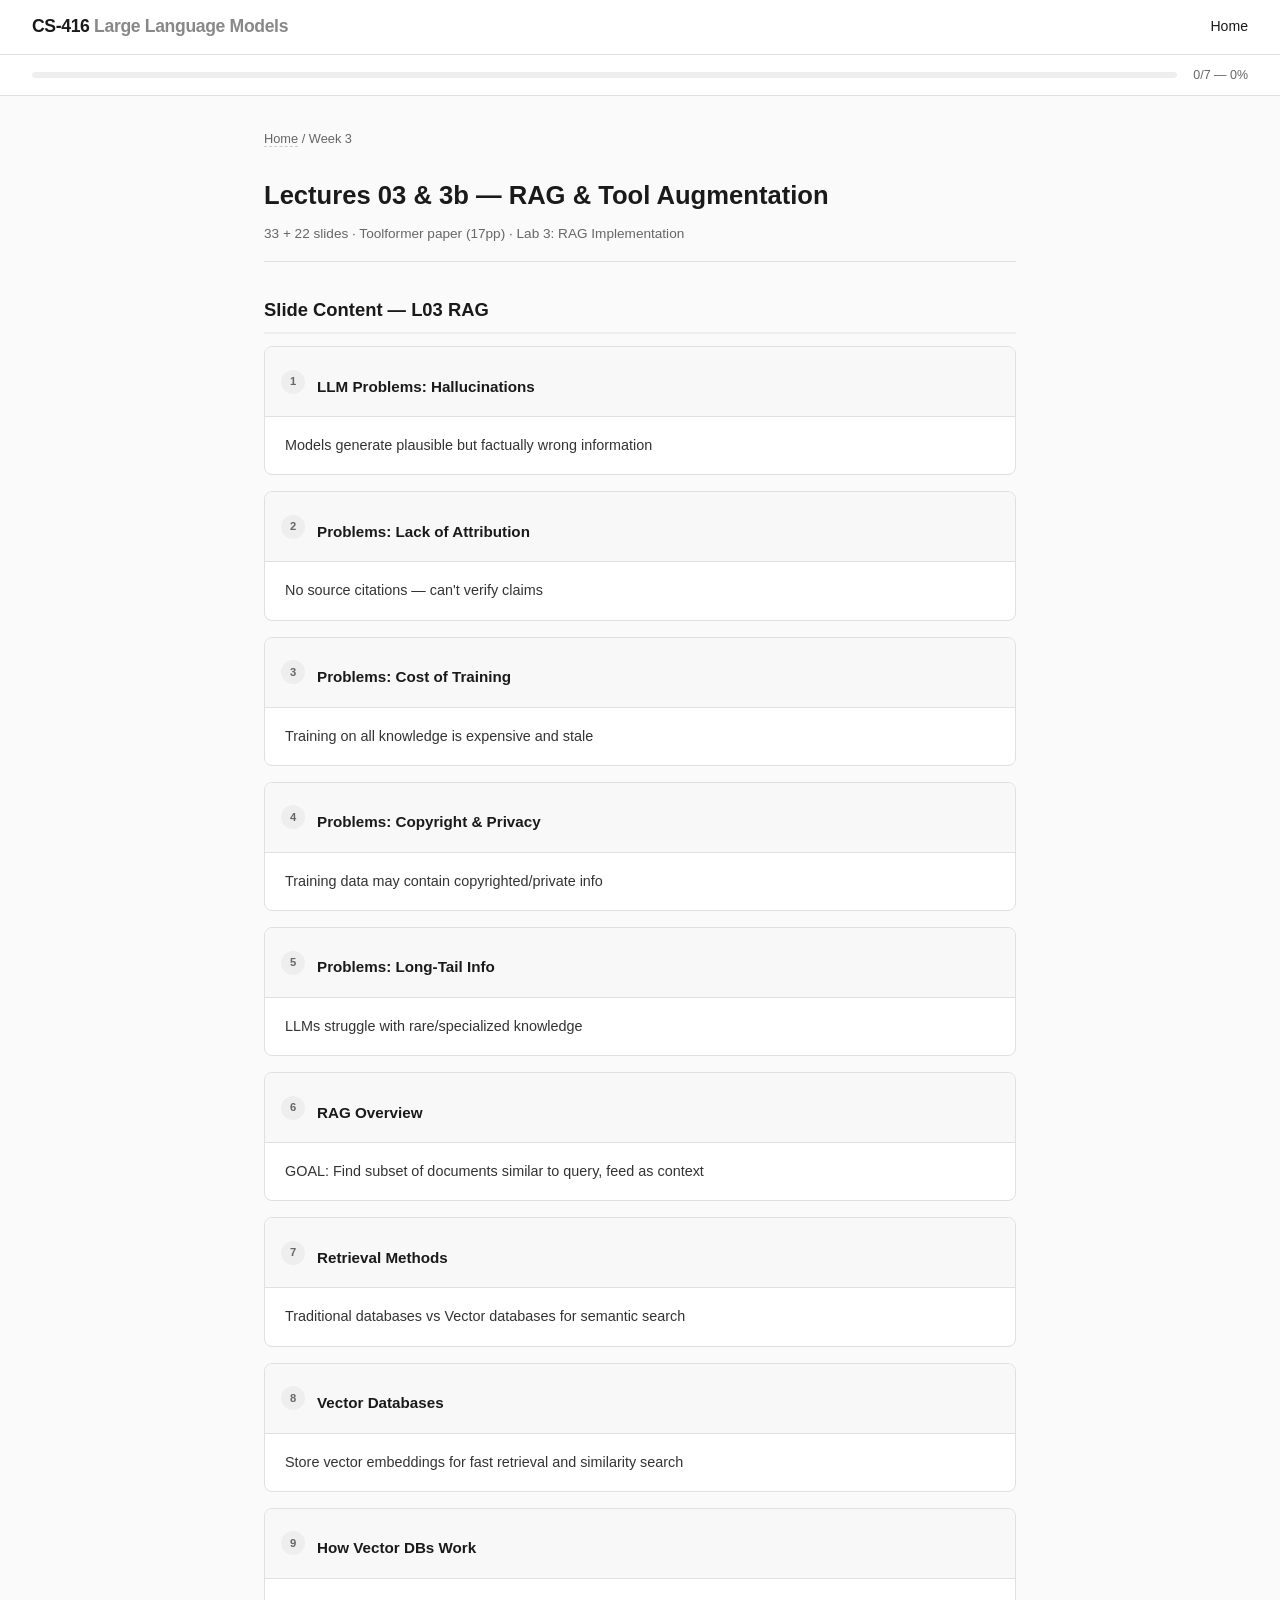
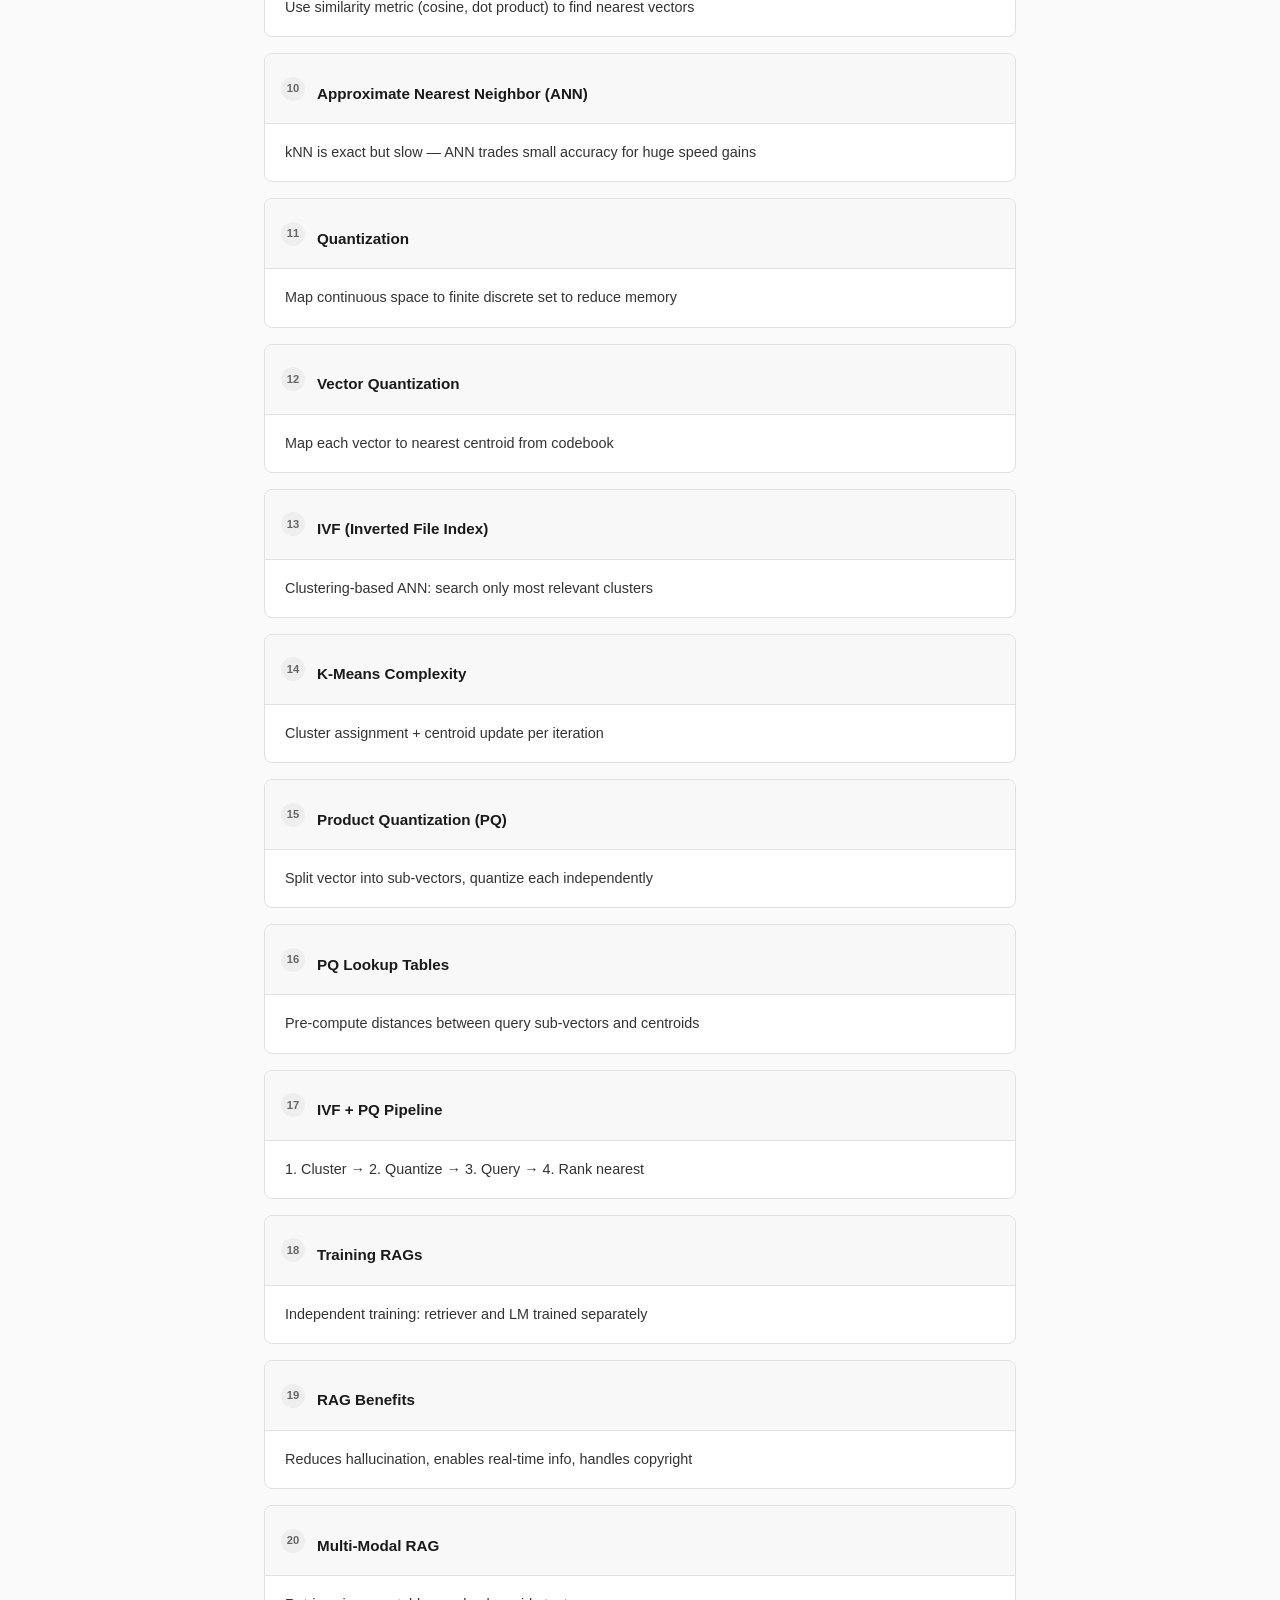
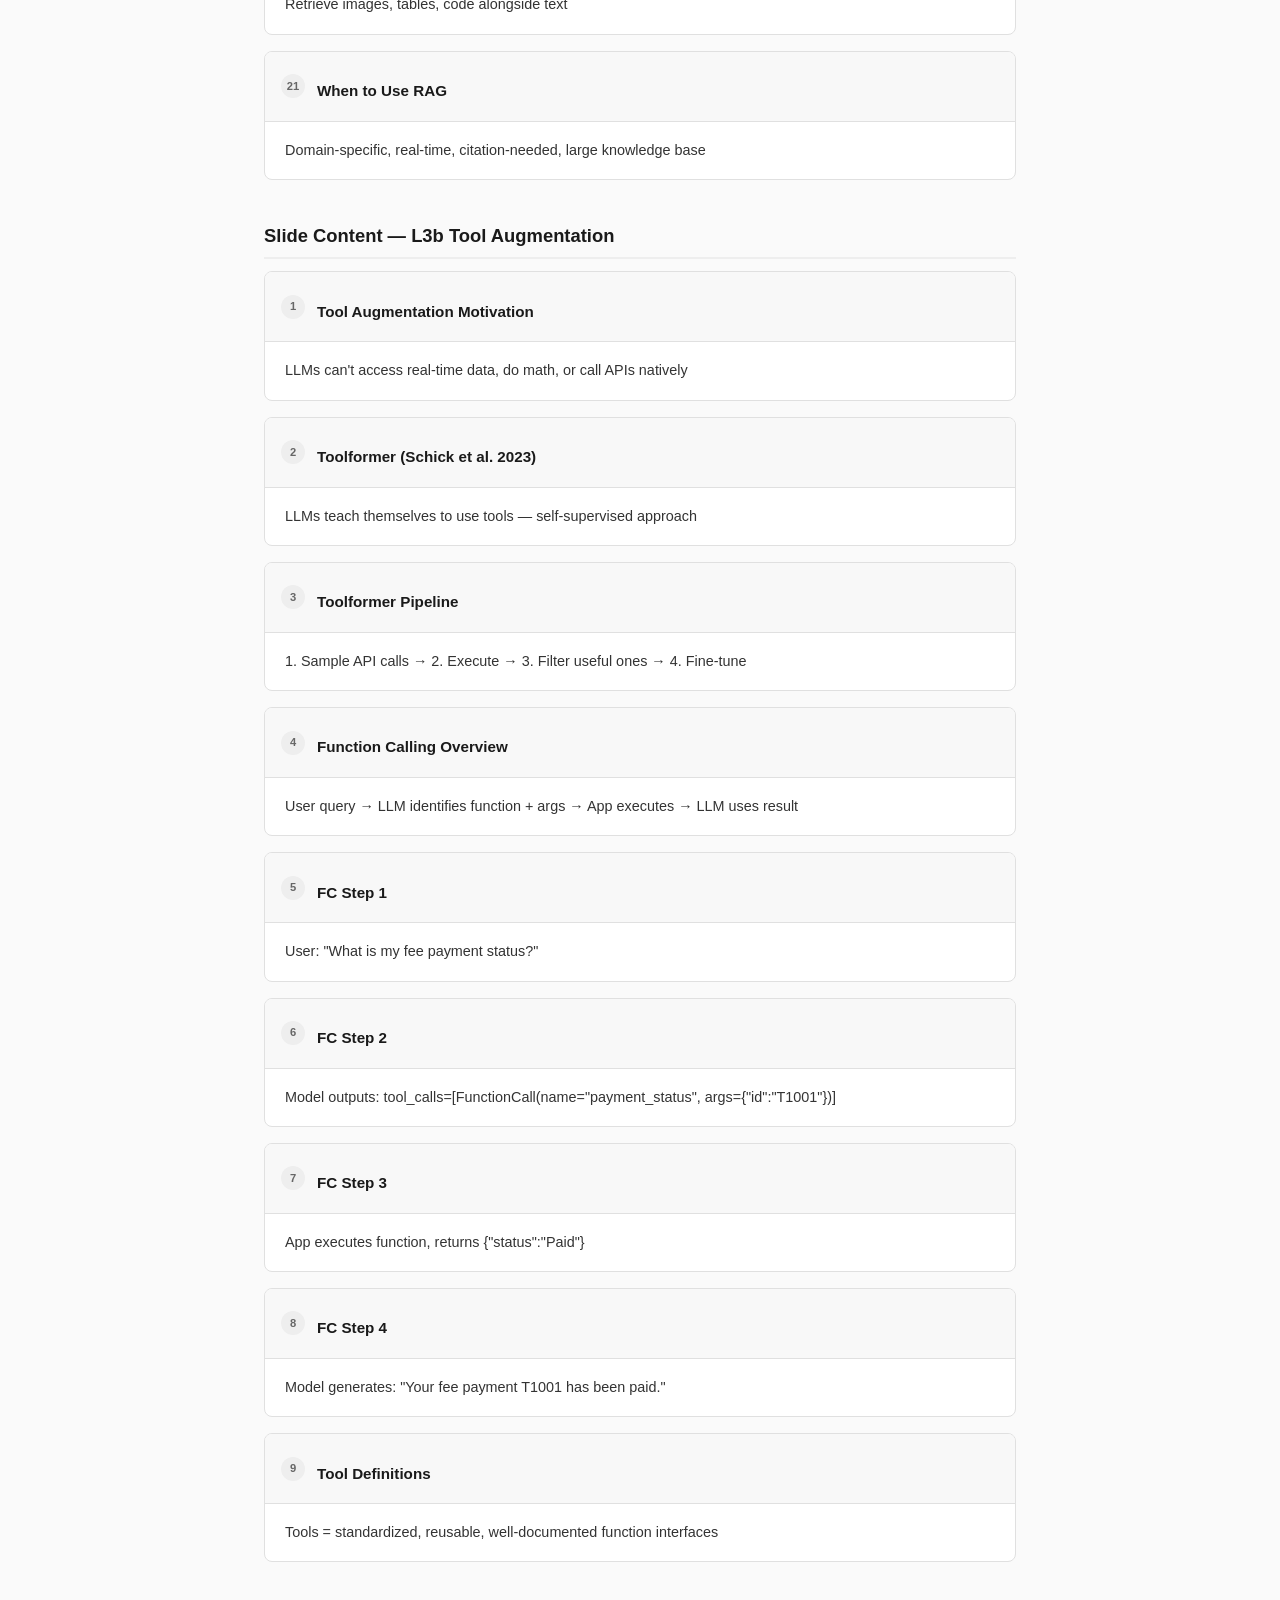
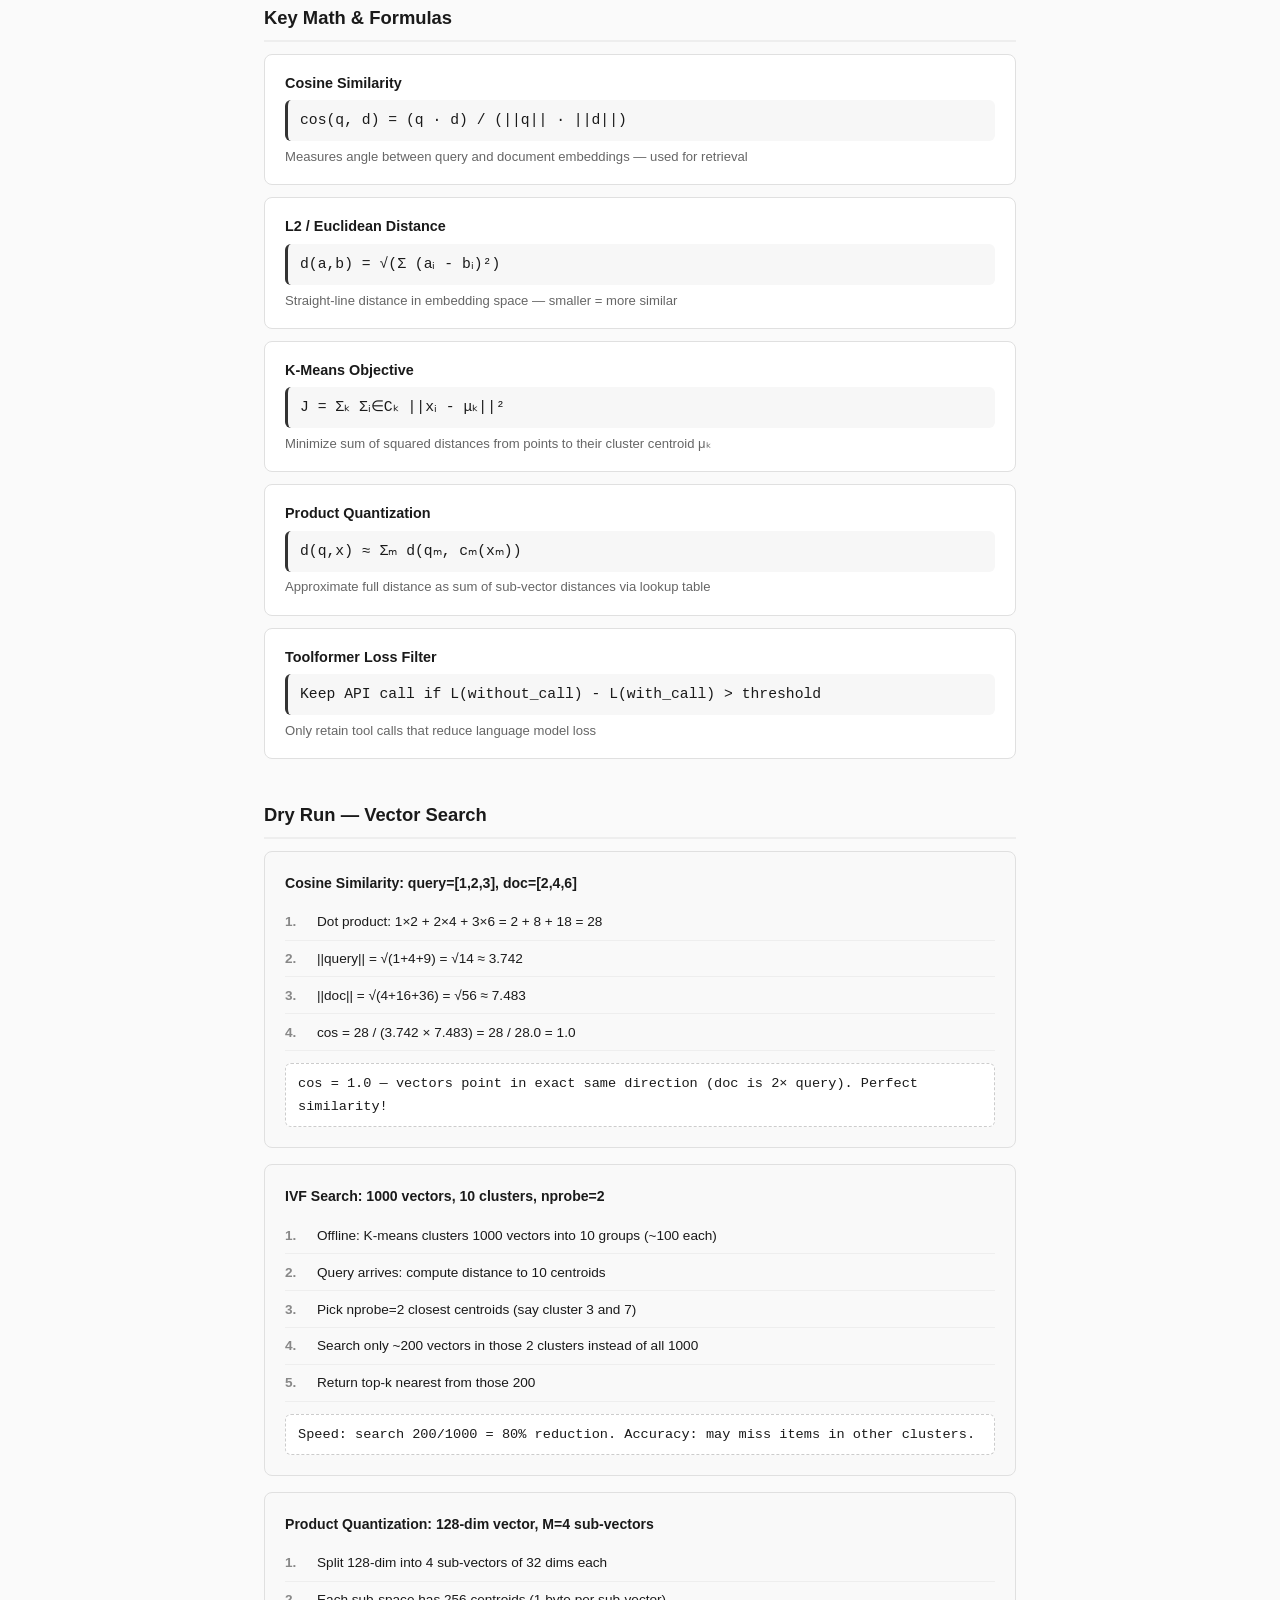
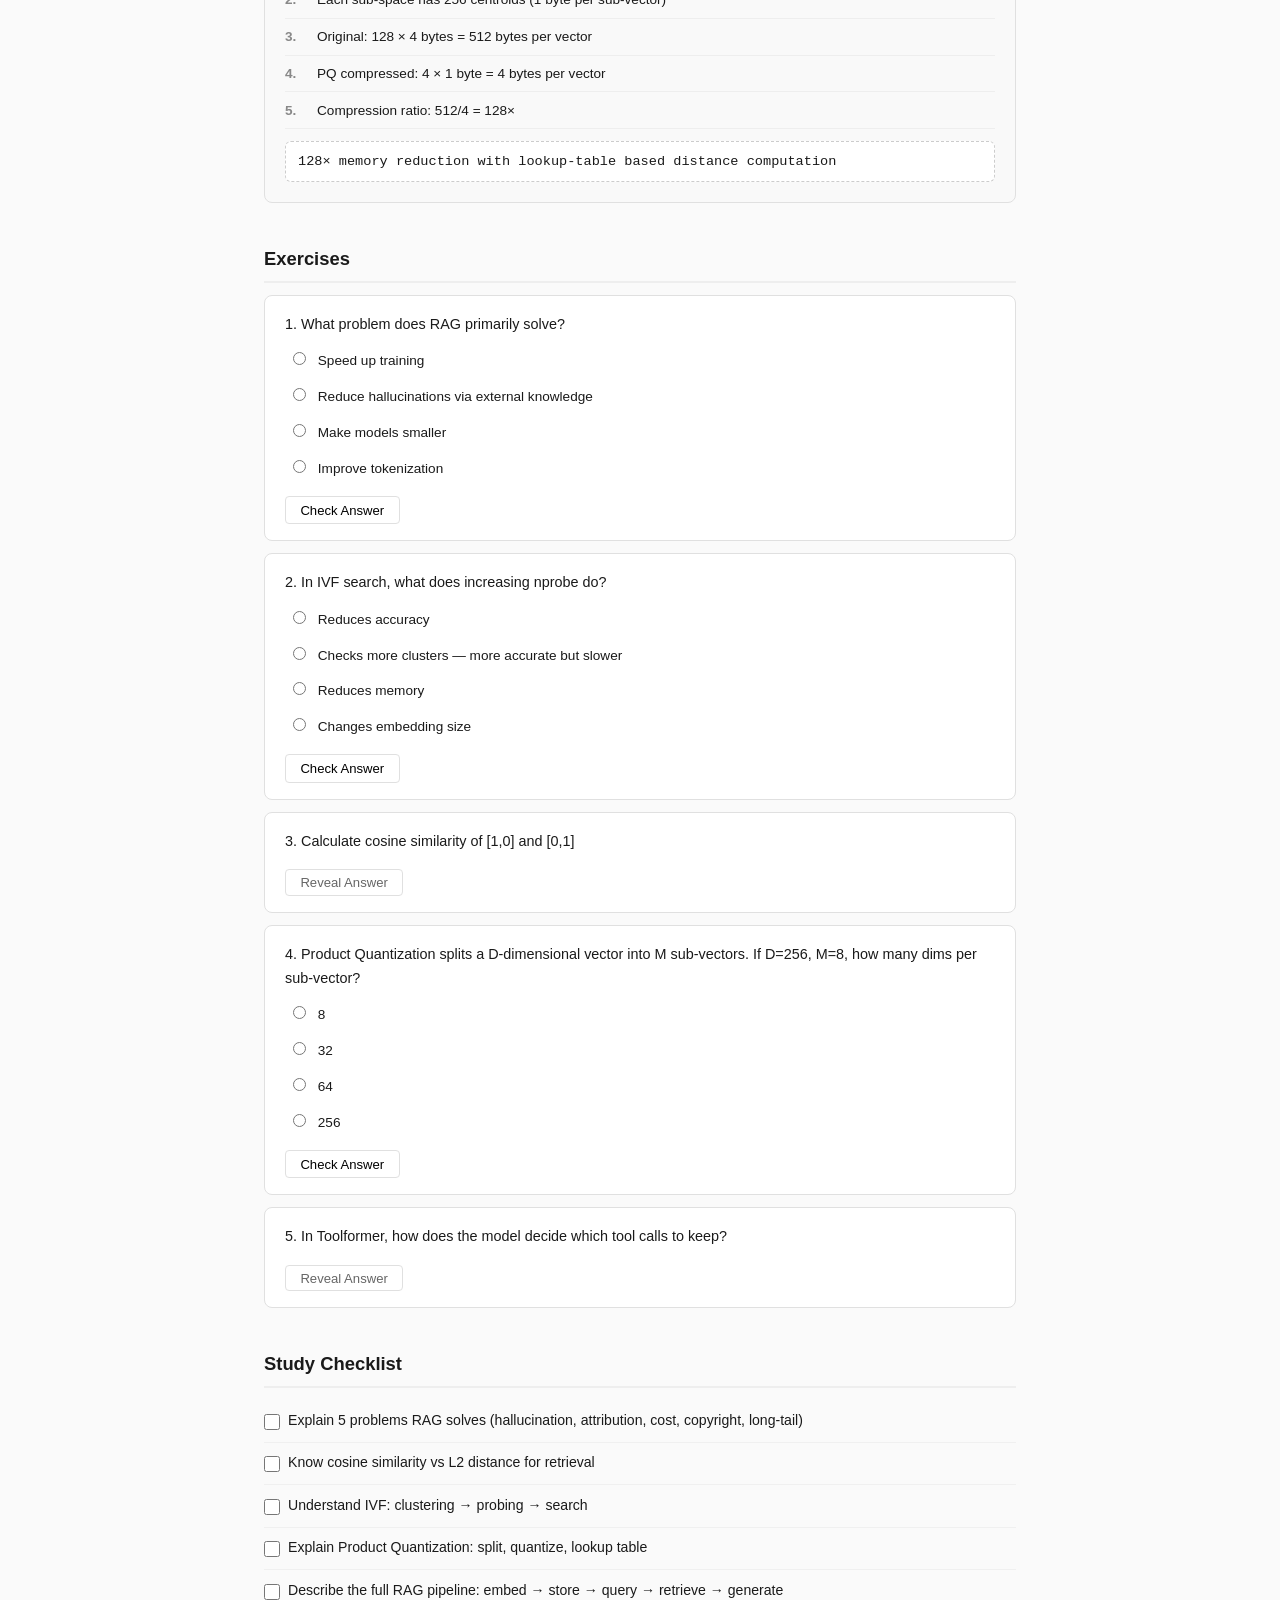
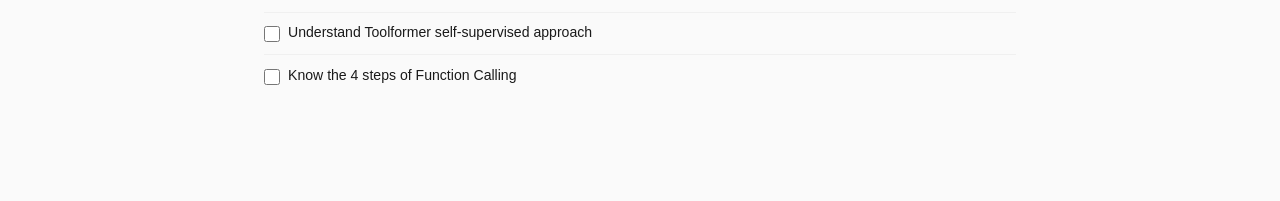
==== roadmap/week3.html @ 2d52cad6 "Add lecture docs and roadmap site; remove old lab notebooks" ====
<!DOCTYPE html><html lang="en"><head>
<meta charset="UTF-8"><meta name="viewport" content="width=device-width,initial-scale=1.0">
<title>Week 3 — RAG &amp; Tool Augmentation</title>
<link rel="stylesheet" href="css/style.css">
</head><body>
<div class="topbar">
  <div class="logo">CS-416 <span>Large Language Models</span></div>
  <nav><a href="index.html">Home</a></nav>
</div>
<div class="week-progress-strip">
  <div class="bar"><div class="fill" id="weekProgressFill" style="width:0%"></div></div>
  <span id="weekProgressLabel">0%</span>
</div>
<div class="lecture-page">
<div class="breadcrumb"><a href="index.html">Home</a> / Week 3</div>
<h1>Lectures 03 &amp; 3b — RAG &amp; Tool Augmentation</h1>
<div class="meta">33 + 22 slides · Toolformer paper (17pp) · Lab 3: RAG Implementation</div>

<div class="lec-section"><h2>Slide Content — L03 RAG</h2><div id="slides1"></div></div>
<div class="lec-section"><h2>Slide Content — L3b Tool Augmentation</h2><div id="slides2"></div></div>
<div class="lec-section"><h2>Key Math &amp; Formulas</h2><div id="math"></div></div>
<div class="lec-section"><h2>Dry Run — Vector Search</h2><div id="dryrun"></div></div>
<div class="lec-section"><h2>Exercises</h2><div id="exercises"></div></div>
<div class="lec-section"><h2>Study Checklist</h2><div id="checklist"></div></div>
</div>
<script src="js/lecture.js"></script>
<script>
renderSlides('slides1', [
  ['LLM Problems: Hallucinations','Models generate plausible but factually wrong information'],
  ['Problems: Lack of Attribution','No source citations — can\'t verify claims'],
  ['Problems: Cost of Training','Training on all knowledge is expensive and stale'],
  ['Problems: Copyright &amp; Privacy','Training data may contain copyrighted/private info'],
  ['Problems: Long-Tail Info','LLMs struggle with rare/specialized knowledge'],
  ['RAG Overview','GOAL: Find subset of documents similar to query, feed as context'],
  ['Retrieval Methods','Traditional databases vs Vector databases for semantic search'],
  ['Vector Databases','Store vector embeddings for fast retrieval and similarity search'],
  ['How Vector DBs Work','Use similarity metric (cosine, dot product) to find nearest vectors'],
  ['Approximate Nearest Neighbor (ANN)','kNN is exact but slow — ANN trades small accuracy for huge speed gains'],
  ['Quantization','Map continuous space to finite discrete set to reduce memory'],
  ['Vector Quantization','Map each vector to nearest centroid from codebook'],
  ['IVF (Inverted File Index)','Clustering-based ANN: search only most relevant clusters'],
  ['K-Means Complexity','Cluster assignment + centroid update per iteration'],
  ['Product Quantization (PQ)','Split vector into sub-vectors, quantize each independently'],
  ['PQ Lookup Tables','Pre-compute distances between query sub-vectors and centroids'],
  ['IVF + PQ Pipeline','1. Cluster → 2. Quantize → 3. Query → 4. Rank nearest'],
  ['Training RAGs','Independent training: retriever and LM trained separately'],
  ['RAG Benefits','Reduces hallucination, enables real-time info, handles copyright'],
  ['Multi-Modal RAG','Retrieve images, tables, code alongside text'],
  ['When to Use RAG','Domain-specific, real-time, citation-needed, large knowledge base']
]);

renderSlides('slides2', [
  ['Tool Augmentation Motivation','LLMs can\'t access real-time data, do math, or call APIs natively'],
  ['Toolformer (Schick et al. 2023)','LLMs teach themselves to use tools — self-supervised approach'],
  ['Toolformer Pipeline','1. Sample API calls → 2. Execute → 3. Filter useful ones → 4. Fine-tune'],
  ['Function Calling Overview','User query → LLM identifies function + args → App executes → LLM uses result'],
  ['FC Step 1','User: "What is my fee payment status?"'],
  ['FC Step 2','Model outputs: tool_calls=[FunctionCall(name="payment_status", args={"id":"T1001"})]'],
  ['FC Step 3','App executes function, returns {"status":"Paid"}'],
  ['FC Step 4','Model generates: "Your fee payment T1001 has been paid."'],
  ['Tool Definitions','Tools = standardized, reusable, well-documented function interfaces']
]);

renderMath('math', [
  {name:'Cosine Similarity', formula:'cos(q, d) = (q · d) / (||q|| · ||d||)', desc:'Measures angle between query and document embeddings — used for retrieval'},
  {name:'L2 / Euclidean Distance', formula:'d(a,b) = √(Σ (aᵢ - bᵢ)²)', desc:'Straight-line distance in embedding space — smaller = more similar'},
  {name:'K-Means Objective', formula:'J = Σₖ Σᵢ∈Cₖ ||xᵢ - μₖ||²', desc:'Minimize sum of squared distances from points to their cluster centroid μₖ'},
  {name:'Product Quantization', formula:'d(q,x) ≈ Σₘ d(qₘ, cₘ(xₘ))', desc:'Approximate full distance as sum of sub-vector distances via lookup table'},
  {name:'Toolformer Loss Filter', formula:'Keep API call if L(without_call) - L(with_call) > threshold', desc:'Only retain tool calls that reduce language model loss'}
]);

renderDryRun('dryrun', [
  {
    title: 'Cosine Similarity: query=[1,2,3], doc=[2,4,6]',
    steps: [
      'Dot product: 1×2 + 2×4 + 3×6 = 2 + 8 + 18 = 28',
      '||query|| = √(1+4+9) = √14 ≈ 3.742',
      '||doc|| = √(4+16+36) = √56 ≈ 7.483',
      'cos = 28 / (3.742 × 7.483) = 28 / 28.0 = 1.0'
    ],
    result: 'cos = 1.0 — vectors point in exact same direction (doc is 2× query). Perfect similarity!'
  },
  {
    title: 'IVF Search: 1000 vectors, 10 clusters, nprobe=2',
    steps: [
      'Offline: K-means clusters 1000 vectors into 10 groups (~100 each)',
      'Query arrives: compute distance to 10 centroids',
      'Pick nprobe=2 closest centroids (say cluster 3 and 7)',
      'Search only ~200 vectors in those 2 clusters instead of all 1000',
      'Return top-k nearest from those 200'
    ],
    result: 'Speed: search 200/1000 = 80% reduction. Accuracy: may miss items in other clusters.'
  },
  {
    title: 'Product Quantization: 128-dim vector, M=4 sub-vectors',
    steps: [
      'Split 128-dim into 4 sub-vectors of 32 dims each',
      'Each sub-space has 256 centroids (1 byte per sub-vector)',
      'Original: 128 × 4 bytes = 512 bytes per vector',
      'PQ compressed: 4 × 1 byte = 4 bytes per vector',
      'Compression ratio: 512/4 = 128×'
    ],
    result: '128× memory reduction with lookup-table based distance computation'
  }
]);

renderExercises('exercises', [
  {q:'What problem does RAG primarily solve?', options:['Speed up training','Reduce hallucinations via external knowledge','Make models smaller','Improve tokenization'], correct:1, explanation:'RAG grounds LLM responses in retrieved documents.'},
  {q:'In IVF search, what does increasing nprobe do?', options:['Reduces accuracy','Checks more clusters — more accurate but slower','Reduces memory','Changes embedding size'], correct:1, explanation:'Higher nprobe = more clusters searched = better recall but slower.'},
  {q:'Calculate cosine similarity of [1,0] and [0,1]', answer:'Dot product = 0. ||[1,0]|| = 1, ||[0,1]|| = 1. cos = 0/1 = 0. Orthogonal vectors — no similarity.'},
  {q:'Product Quantization splits a D-dimensional vector into M sub-vectors. If D=256, M=8, how many dims per sub-vector?', options:['8','32','64','256'], correct:1, explanation:'256/8 = 32 dimensions per sub-vector'},
  {q:'In Toolformer, how does the model decide which tool calls to keep?', answer:'It compares language model loss with and without the tool call. If loss decreases by more than a threshold, the call is kept — meaning the tool actually helped generate better text.'}
]);

renderChecklist('checklist', [
  'Explain 5 problems RAG solves (hallucination, attribution, cost, copyright, long-tail)',
  'Know cosine similarity vs L2 distance for retrieval',
  'Understand IVF: clustering → probing → search',
  'Explain Product Quantization: split, quantize, lookup table',
  'Describe the full RAG pipeline: embed → store → query → retrieve → generate',
  'Understand Toolformer self-supervised approach',
  'Know the 4 steps of Function Calling'
], 'w3');
</script>
</body></html>
---- roadmap/css/style.css ----
/* ═══ CS-416 Course Center — B&W Professional Theme ═══ */
:root {
  --bg: #fafafa;
  --surface: #ffffff;
  --border: #e0e0e0;
  --text: #1a1a1a;
  --muted: #666;
  --accent: #111;
  --hover: #f5f5f5;
  --radius: 8px;
  --shadow: 0 1px 3px rgba(0,0,0,.08);
  --shadow-lg: 0 4px 16px rgba(0,0,0,.1);
}
*{margin:0;padding:0;box-sizing:border-box}
body{font-family:'Inter',-apple-system,BlinkMacSystemFont,'Segoe UI',sans-serif;background:var(--bg);color:var(--text);line-height:1.7}
a{color:var(--text);text-decoration:none}

/* ─── NAV ─── */
.topbar{background:#fff;border-bottom:1px solid var(--border);padding:.75rem 2rem;display:flex;align-items:center;justify-content:space-between;position:sticky;top:0;z-index:100}
.topbar .logo{font-weight:700;font-size:1.1rem;letter-spacing:-.02em}
.topbar .logo span{color:#888}
.topbar nav{display:flex;gap:1.5rem;font-size:.88rem;color:var(--muted)}
.topbar nav a:hover{color:var(--text)}

/* ─── PROGRESS ─── */
.progress-strip{background:#fff;border-bottom:1px solid var(--border);padding:.6rem 2rem;display:flex;align-items:center;gap:1rem}
.progress-strip .bar{flex:1;height:6px;background:#eee;border-radius:6px;overflow:hidden}
.progress-strip .bar .fill{height:100%;background:var(--text);border-radius:6px;transition:width .4s}
.progress-strip .label{font-size:.78rem;color:var(--muted);white-space:nowrap}

/* ─── HUB GRID ─── */
.hub{max-width:1000px;margin:2rem auto;padding:0 1.5rem}
.hub h1{font-size:1.8rem;font-weight:700;margin-bottom:.25rem}
.hub .sub{color:var(--muted);font-size:.95rem;margin-bottom:2rem}
.week-grid{display:grid;grid-template-columns:repeat(auto-fill,minmax(280px,1fr));gap:1.25rem}
.week-tile{background:var(--surface);border:1px solid var(--border);border-radius:var(--radius);padding:1.25rem;cursor:pointer;transition:all .2s;position:relative}
.week-tile:hover{border-color:#999;box-shadow:var(--shadow-lg);transform:translateY(-2px)}
.week-tile.done{border-left:4px solid #333}
.week-tile .wk{font-size:.7rem;text-transform:uppercase;letter-spacing:.1em;color:var(--muted);margin-bottom:.3rem}
.week-tile h3{font-size:1rem;font-weight:600;margin-bottom:.4rem}
.week-tile p{font-size:.82rem;color:var(--muted);line-height:1.5}
.week-tile .badge{position:absolute;top:1rem;right:1rem;font-size:.65rem;padding:.15rem .5rem;border-radius:10px;border:1px solid var(--border);color:var(--muted)}

/* ─── LECTURE PAGE ─── */
.lecture-page{max-width:800px;margin:0 auto;padding:2rem 1.5rem 4rem}
.lecture-page .breadcrumb{font-size:.8rem;color:var(--muted);margin-bottom:1.5rem}
.lecture-page .breadcrumb a{color:var(--muted);border-bottom:1px dashed #ccc}
.lecture-page .breadcrumb a:hover{color:var(--text)}
.lecture-page h1{font-size:1.6rem;font-weight:700;margin-bottom:.3rem}
.lecture-page .meta{font-size:.85rem;color:var(--muted);margin-bottom:2rem;padding-bottom:1rem;border-bottom:1px solid var(--border)}

/* sections */
.lec-section{margin-bottom:2.5rem}
.lec-section h2{font-size:1.15rem;font-weight:600;margin-bottom:.75rem;padding-bottom:.4rem;border-bottom:2px solid #eee}
.lec-section h3{font-size:.95rem;font-weight:600;margin:1rem 0 .4rem}

/* notebook cells */
.nb-cell{background:var(--surface);border:1px solid var(--border);border-radius:var(--radius);margin-bottom:1rem;overflow:hidden;transition:box-shadow .2s}
.nb-cell:hover{box-shadow:var(--shadow-lg)}
.nb-cell-head{display:flex;align-items:center;gap:.75rem;padding:.65rem 1rem;background:#f8f8f8;border-bottom:1px solid var(--border)}
.nb-num{font-size:.7rem;font-weight:700;color:var(--muted);background:#eee;min-width:24px;height:24px;border-radius:50%;display:flex;align-items:center;justify-content:center;flex-shrink:0}
.nb-title{font-size:.95rem;font-weight:600;margin:0}
.nb-cell-body{padding:1rem 1.25rem;font-size:.9rem;line-height:1.75;color:#333}
.nb-cell-body p{margin:0 0 .5rem}.nb-cell-body p:last-child{margin-bottom:0}
.nb-cell-body ul{margin:.5rem 0;padding-left:1.5rem}
.nb-cell-body li{margin-bottom:.3rem;font-size:.88rem}
.nb-cell-body pre{background:#1a1a1a;color:#e0e0e0;padding:.75rem 1rem;border-radius:6px;overflow-x:auto;font-size:.82rem;margin:.5rem 0}
.nb-note{background:#fffde7;border-left:3px solid #fbc02d;padding:.5rem .75rem;border-radius:0 6px 6px 0;font-size:.85rem;margin-top:.5rem}

/* math box */
.math-card{background:#fff;border:1px solid var(--border);border-radius:var(--radius);padding:1rem 1.25rem;margin-bottom:.75rem;transition:all .15s}
.math-card:hover{box-shadow:var(--shadow)}
.math-card .eq-name{font-weight:600;font-size:.9rem;margin-bottom:.3rem}
.math-card .eq-formula{font-family:'JetBrains Mono','Fira Code',monospace;font-size:.92rem;background:#f7f7f7;padding:.5rem .75rem;border-radius:6px;margin-bottom:.3rem;border-left:3px solid #333}
.math-card .eq-desc{font-size:.82rem;color:var(--muted)}

/* dry run boxes */
.dryrun{background:#f9f9f9;border:1px solid var(--border);border-radius:var(--radius);padding:1.25rem;margin-bottom:1rem}
.dryrun h4{font-size:.88rem;font-weight:600;margin-bottom:.5rem}
.dryrun .step{padding:.4rem 0;font-size:.85rem;border-bottom:1px solid #eee;display:flex;gap:.5rem}
.dryrun .step:last-child{border-bottom:none}
.dryrun .step-num{font-weight:700;color:#888;min-width:1.5rem}
.dryrun .result{margin-top:.75rem;padding:.5rem .75rem;background:#fff;border:1px dashed #ccc;border-radius:6px;font-family:monospace;font-size:.85rem}
.toggle-btn{cursor:pointer;font-size:.82rem;color:var(--muted);border:1px solid var(--border);padding:.3rem .9rem;border-radius:4px;background:#fff;margin-top:.5rem;transition:all .15s}
.toggle-btn:hover{background:var(--text);color:#fff}
.hidden-answer{display:none;margin-top:.5rem;padding:.75rem 1rem;background:#f5f5f5;border-left:3px solid #999;border-radius:0 6px 6px 0;font-size:.85rem;line-height:1.6}
.hidden-answer.show{display:block}

/* exercises */
.exercise{background:#fff;border:1px solid var(--border);border-radius:var(--radius);padding:1rem 1.25rem;margin-bottom:.75rem}
.exercise .q{font-size:.9rem;font-weight:500;margin-bottom:.5rem}
.exercise .options label{display:block;padding:.3rem .5rem;margin:.2rem 0;border-radius:4px;font-size:.85rem;cursor:pointer;transition:background .15s}
.exercise .options label:hover{background:var(--hover)}
.exercise .options input{margin-right:.5rem}
.feedback{margin-top:.5rem;padding:.5rem .75rem;border-radius:6px;font-size:.85rem;display:none}
.feedback.fb-correct{display:block;background:#e8f5e9;color:#2e7d32}
.feedback.fb-wrong{display:block;background:#ffebee;color:#c62828}
.feedback.fb-warn{display:block;background:#fff8e1;color:#f57f17}
.exercise .check-btn{margin-top:.5rem;padding:.35rem .9rem;border:1px solid var(--border);border-radius:4px;background:#fff;cursor:pointer;font-size:.82rem}
.exercise .check-btn:hover{background:var(--text);color:#fff}

/* checklist */
.checklist label{display:flex;align-items:flex-start;gap:.5rem;padding:.55rem 0;font-size:.88rem;cursor:pointer;border-bottom:1px solid #f0f0f0;transition:background .15s}
.checklist label:last-child{border-bottom:none}
.checklist label:hover{background:var(--hover);margin:0 -.5rem;padding-left:.5rem;padding-right:.5rem;border-radius:4px}
.checklist input[type=checkbox]{margin-top:.3rem;width:16px;height:16px;accent-color:#333;flex-shrink:0}

/* week-page progress strip */
.week-progress-strip{background:#fff;border-bottom:1px solid var(--border);padding:.6rem 2rem;display:flex;align-items:center;gap:1rem}
.week-progress-strip .bar{flex:1;height:6px;background:#eee;border-radius:6px;overflow:hidden}
.week-progress-strip .bar .fill{height:100%;background:var(--text);border-radius:6px;transition:width .4s}
.week-progress-strip span{font-size:.78rem;color:var(--muted);white-space:nowrap}

/* tile progress bar */
.tile-progress{display:flex;align-items:center;gap:.5rem;margin-top:.75rem}
.tile-bar{flex:1;height:4px;background:#eee;border-radius:4px;overflow:hidden}
.tile-fill{height:100%;background:var(--text);border-radius:4px;transition:width .4s}
.tile-pct{font-size:.7rem;color:var(--muted);min-width:2rem}

/* responsive */
@media(max-width:640px){
  .hub{padding:0 1rem}
  .lecture-page{padding:1.5rem 1rem 3rem}
  .week-grid{grid-template-columns:1fr}
  .topbar{padding:.5rem 1rem}
}
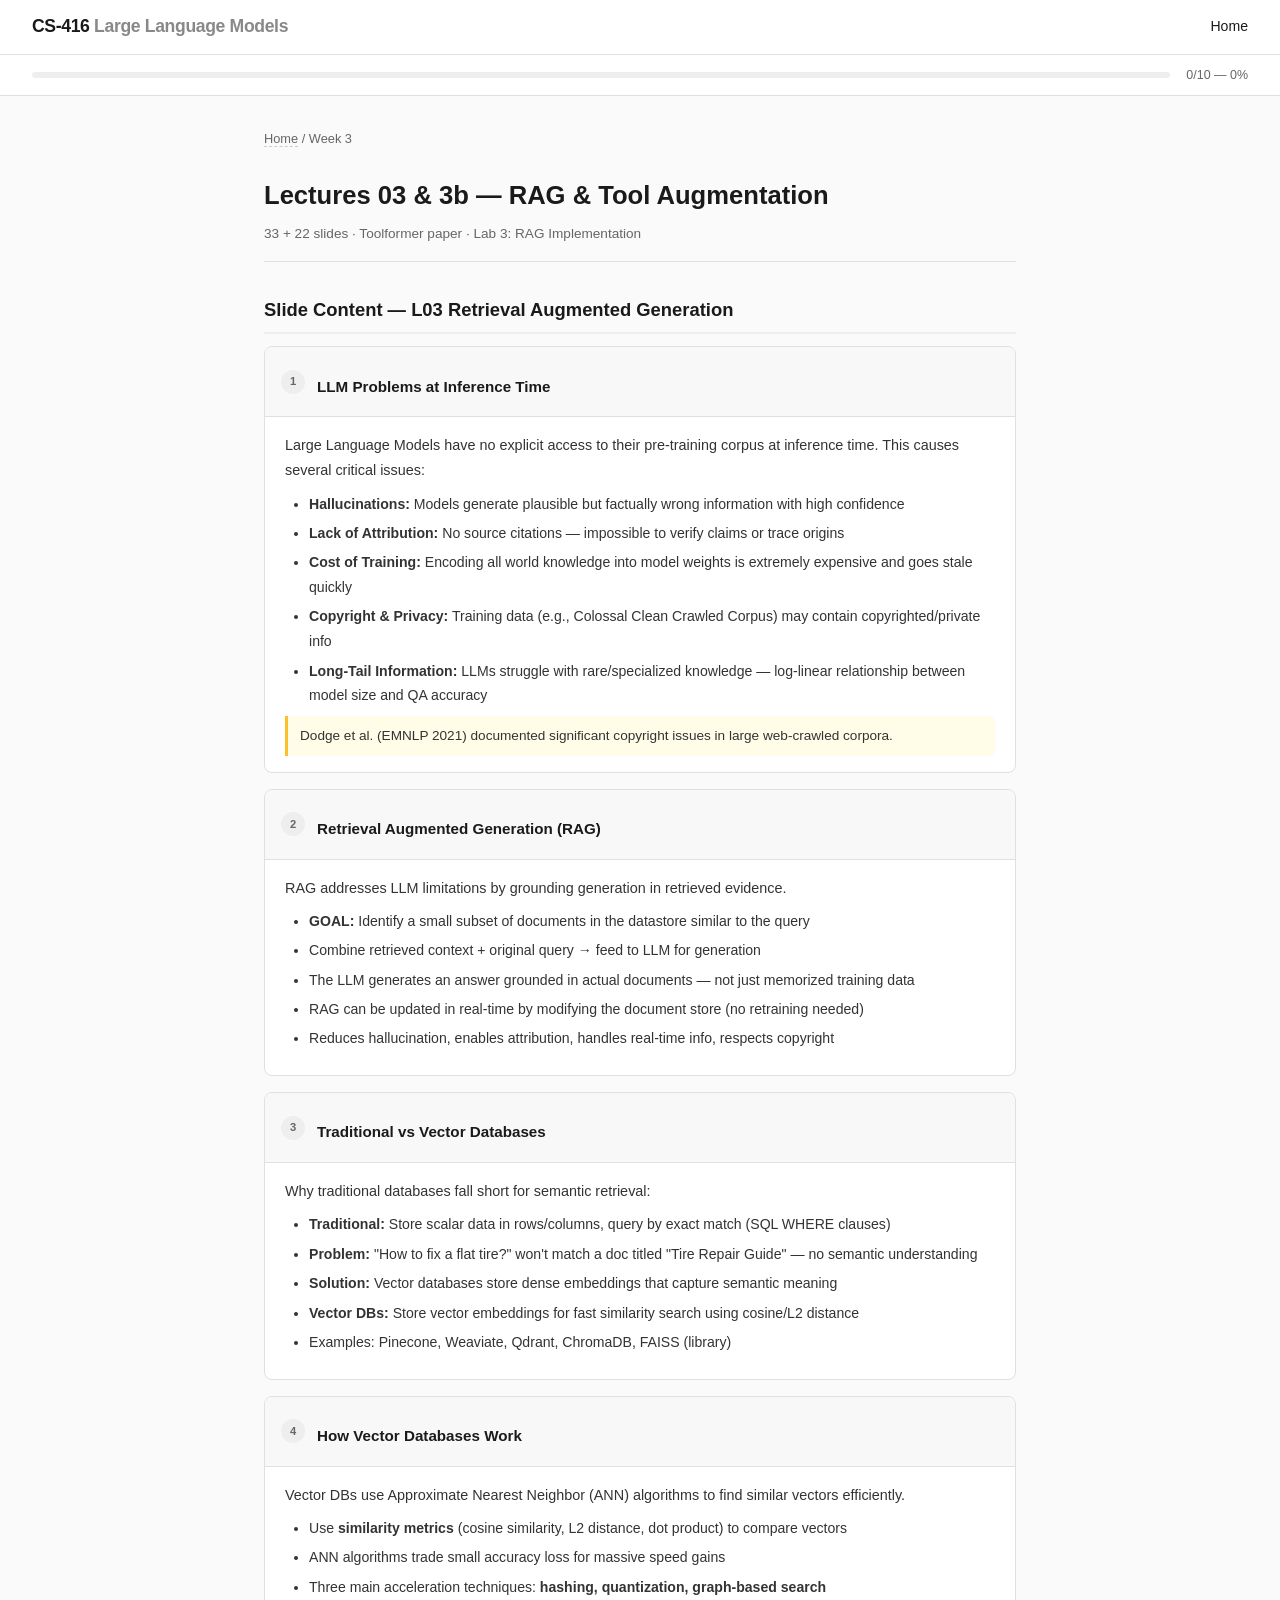
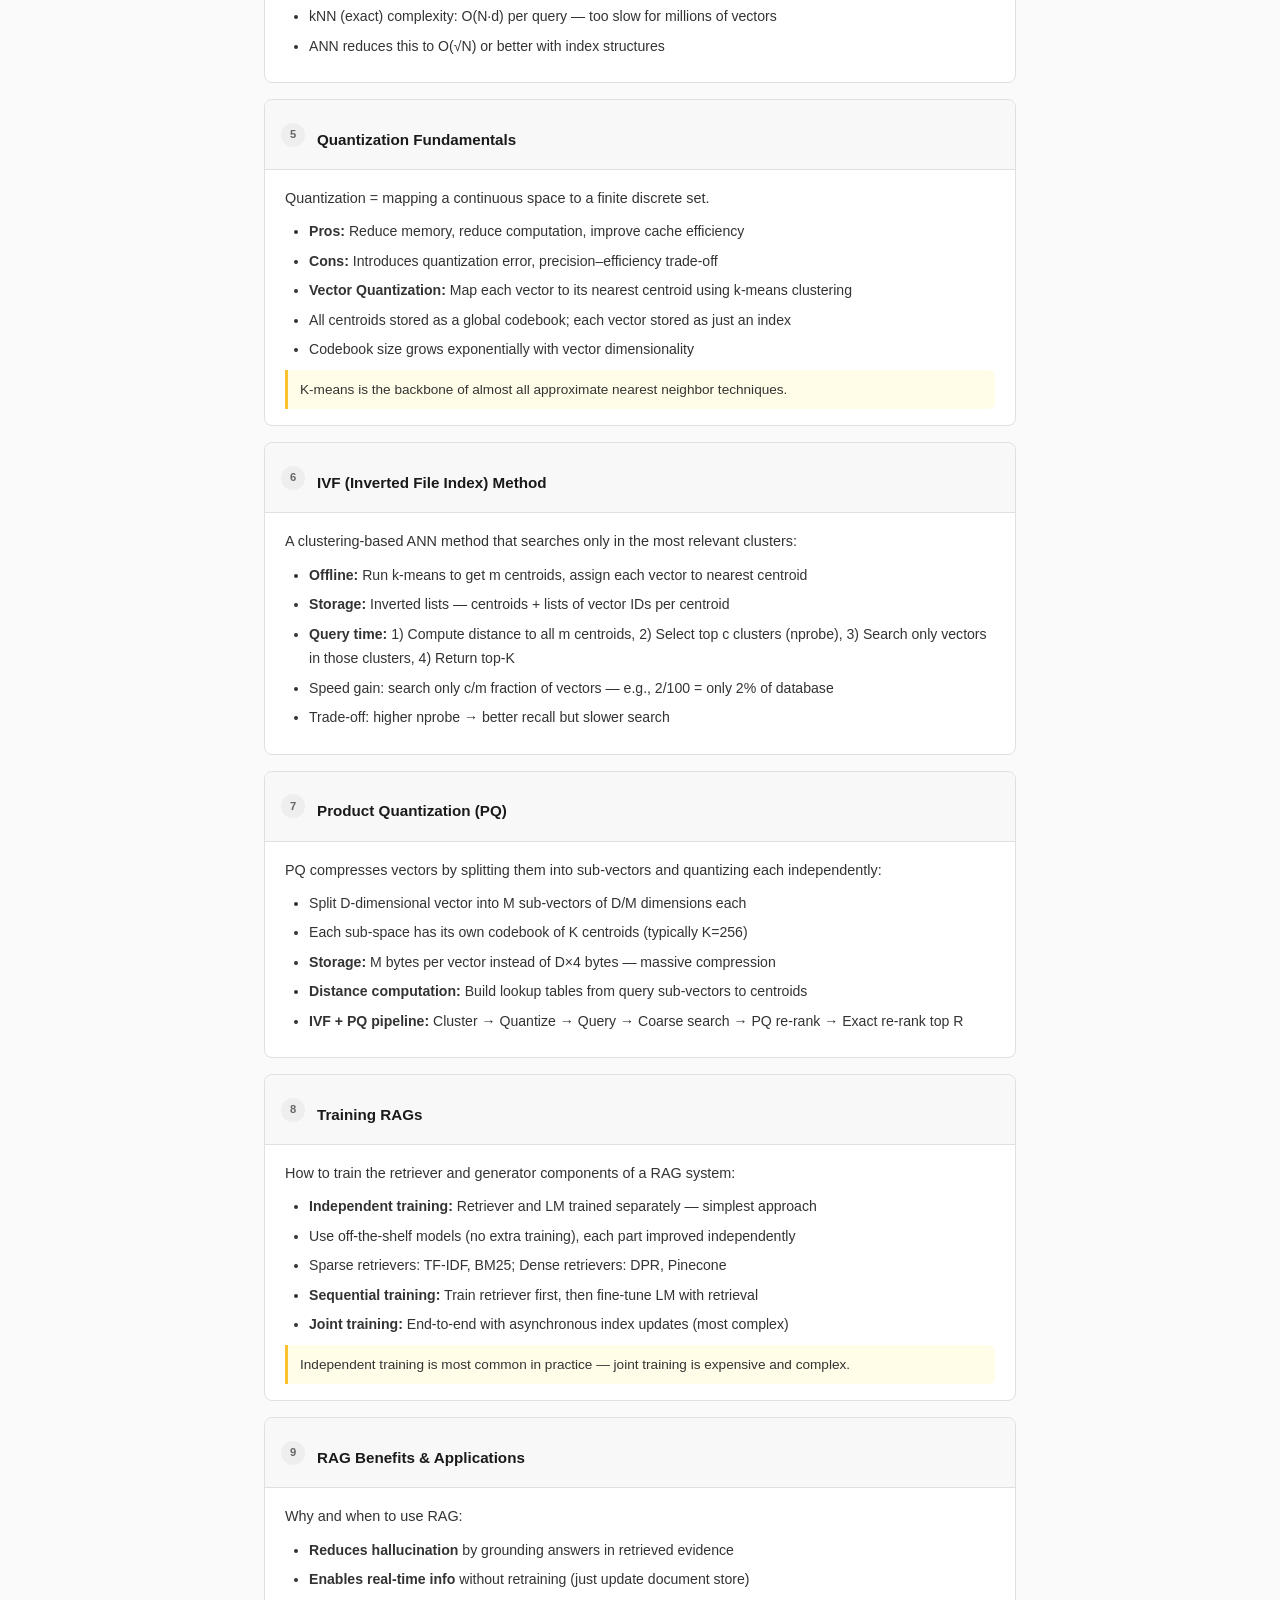
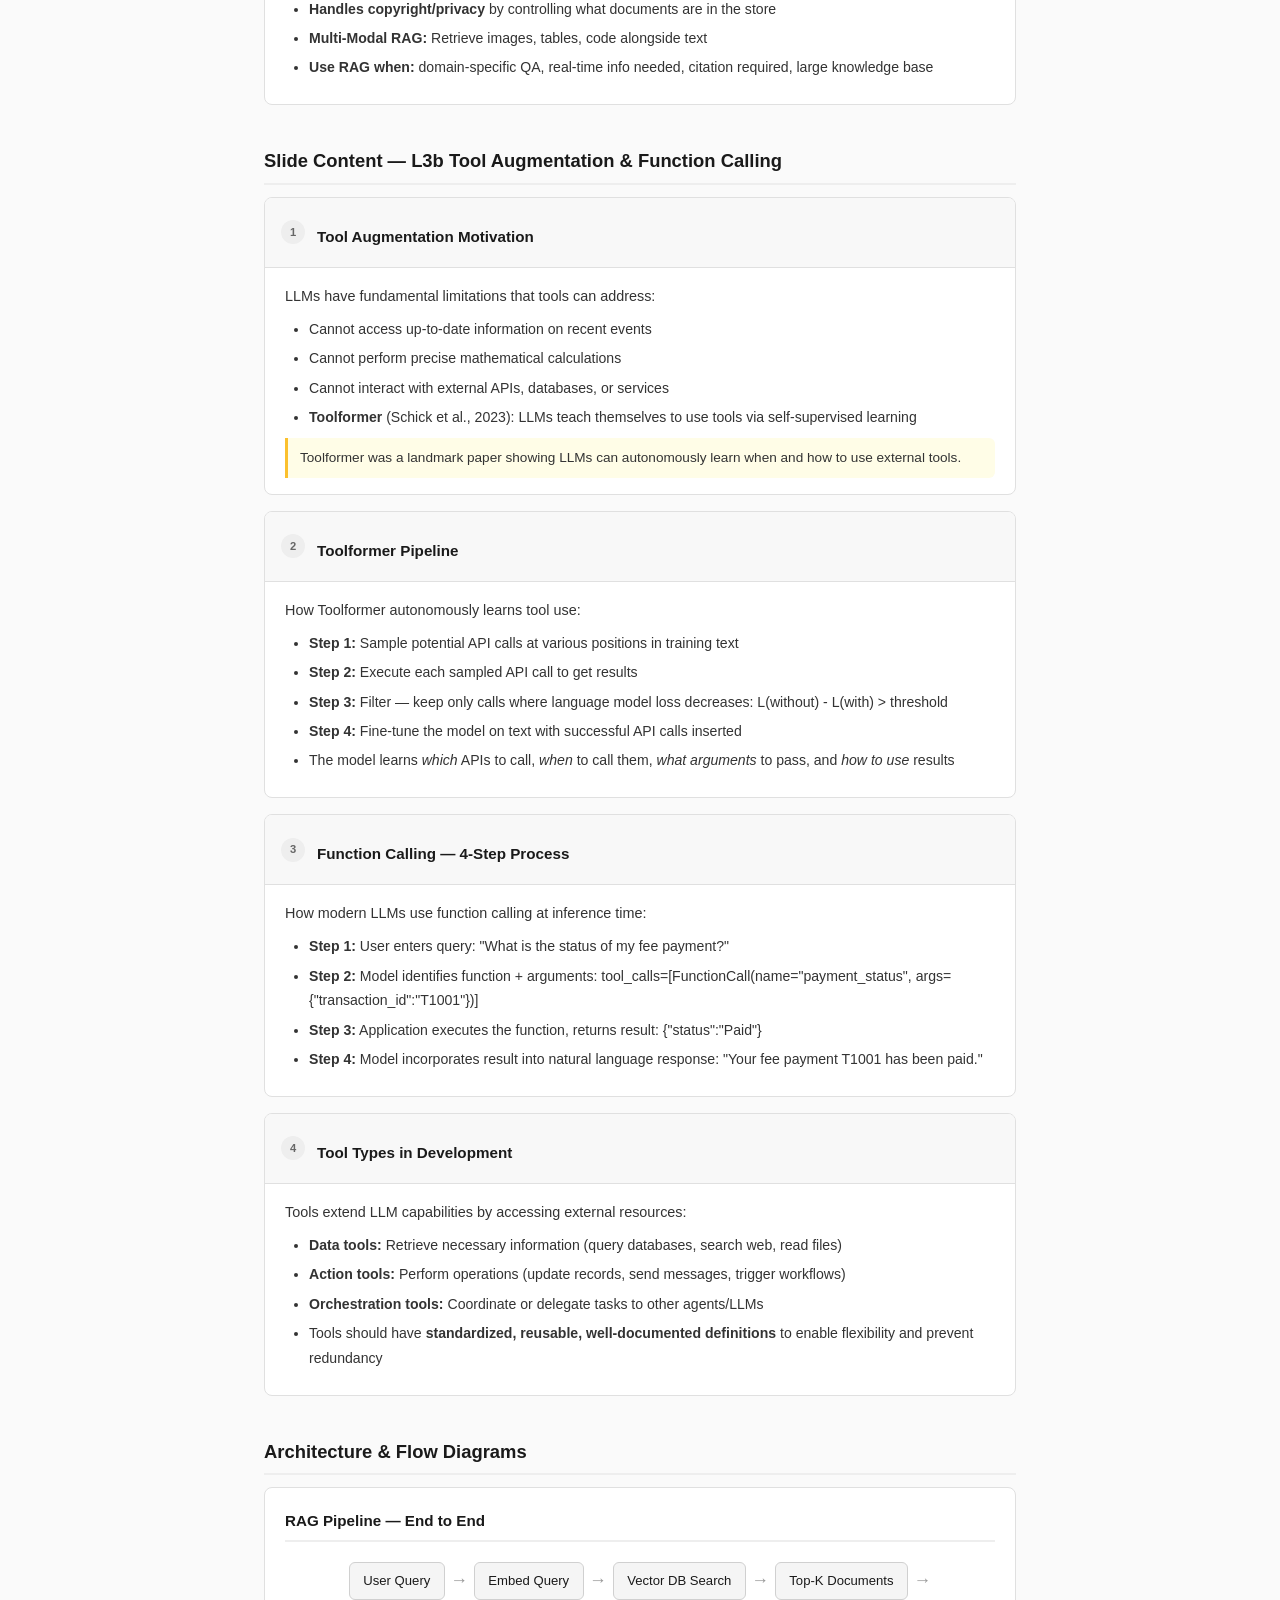
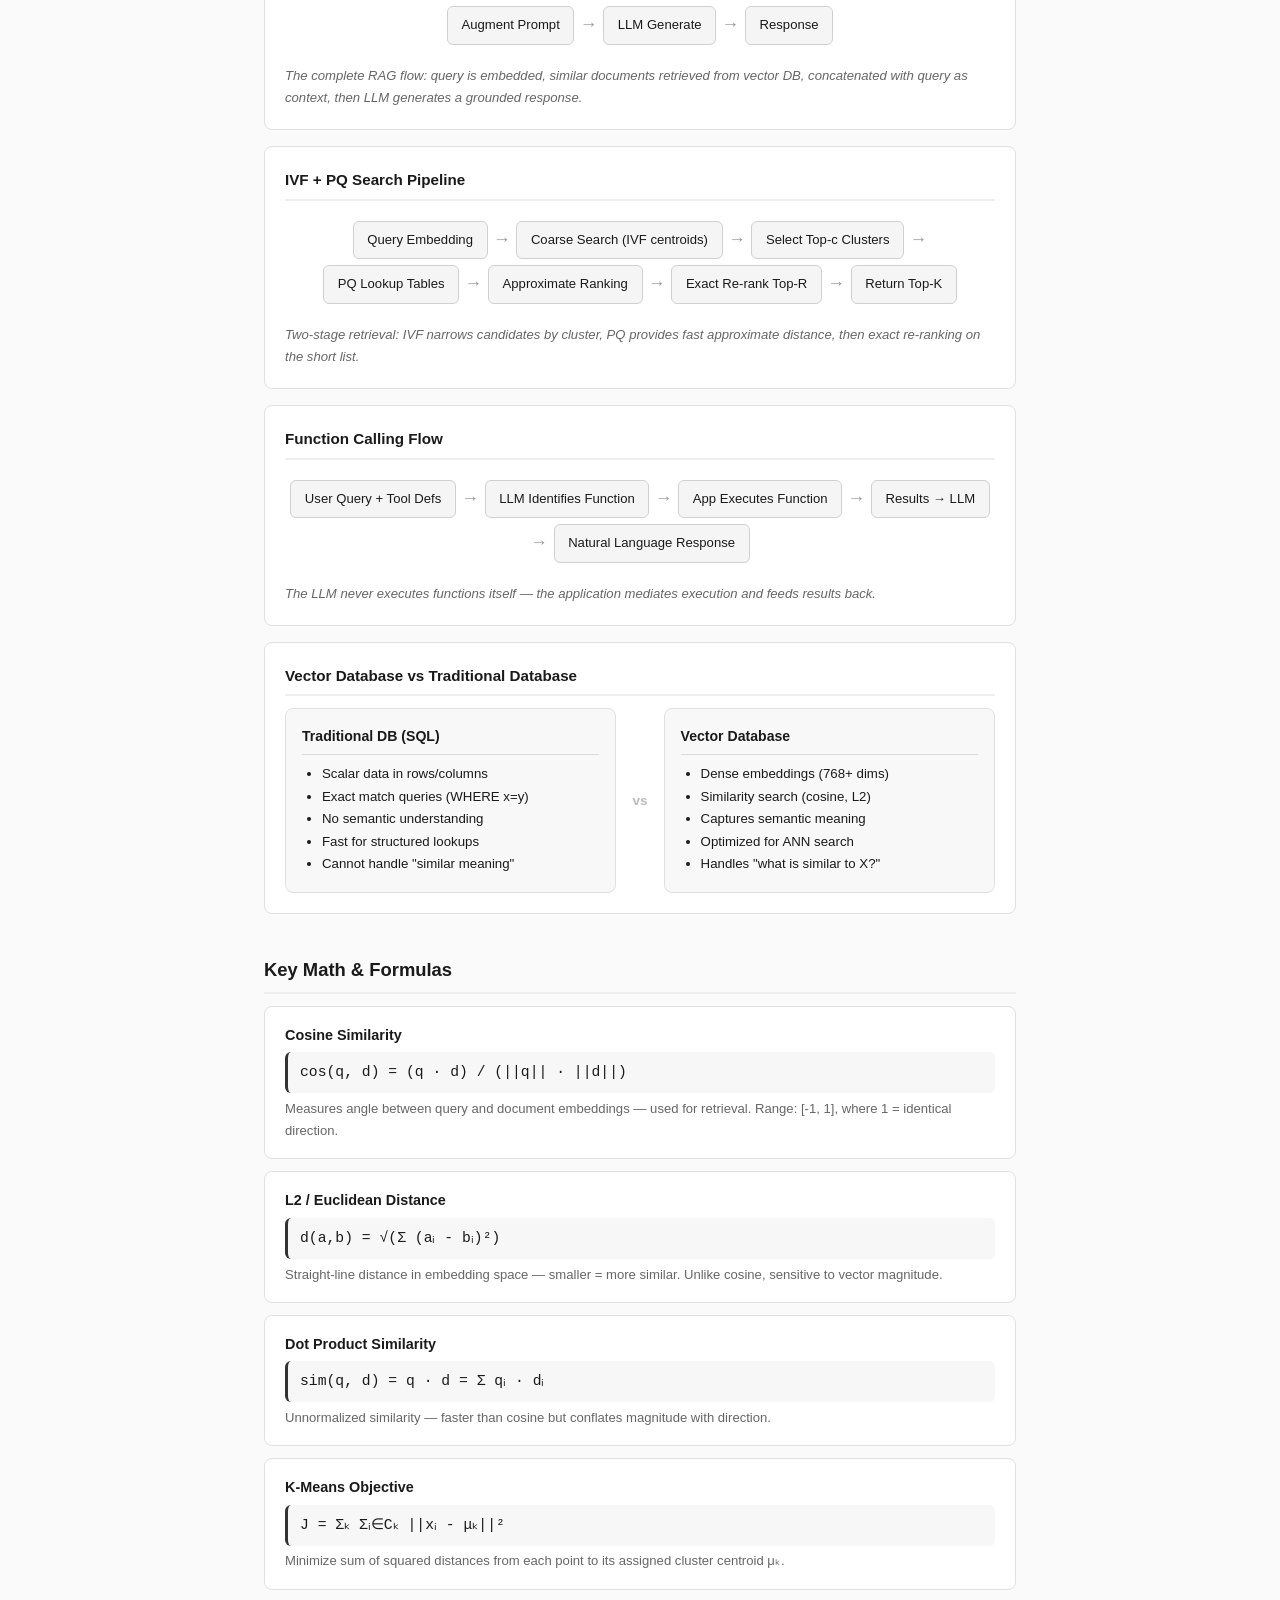
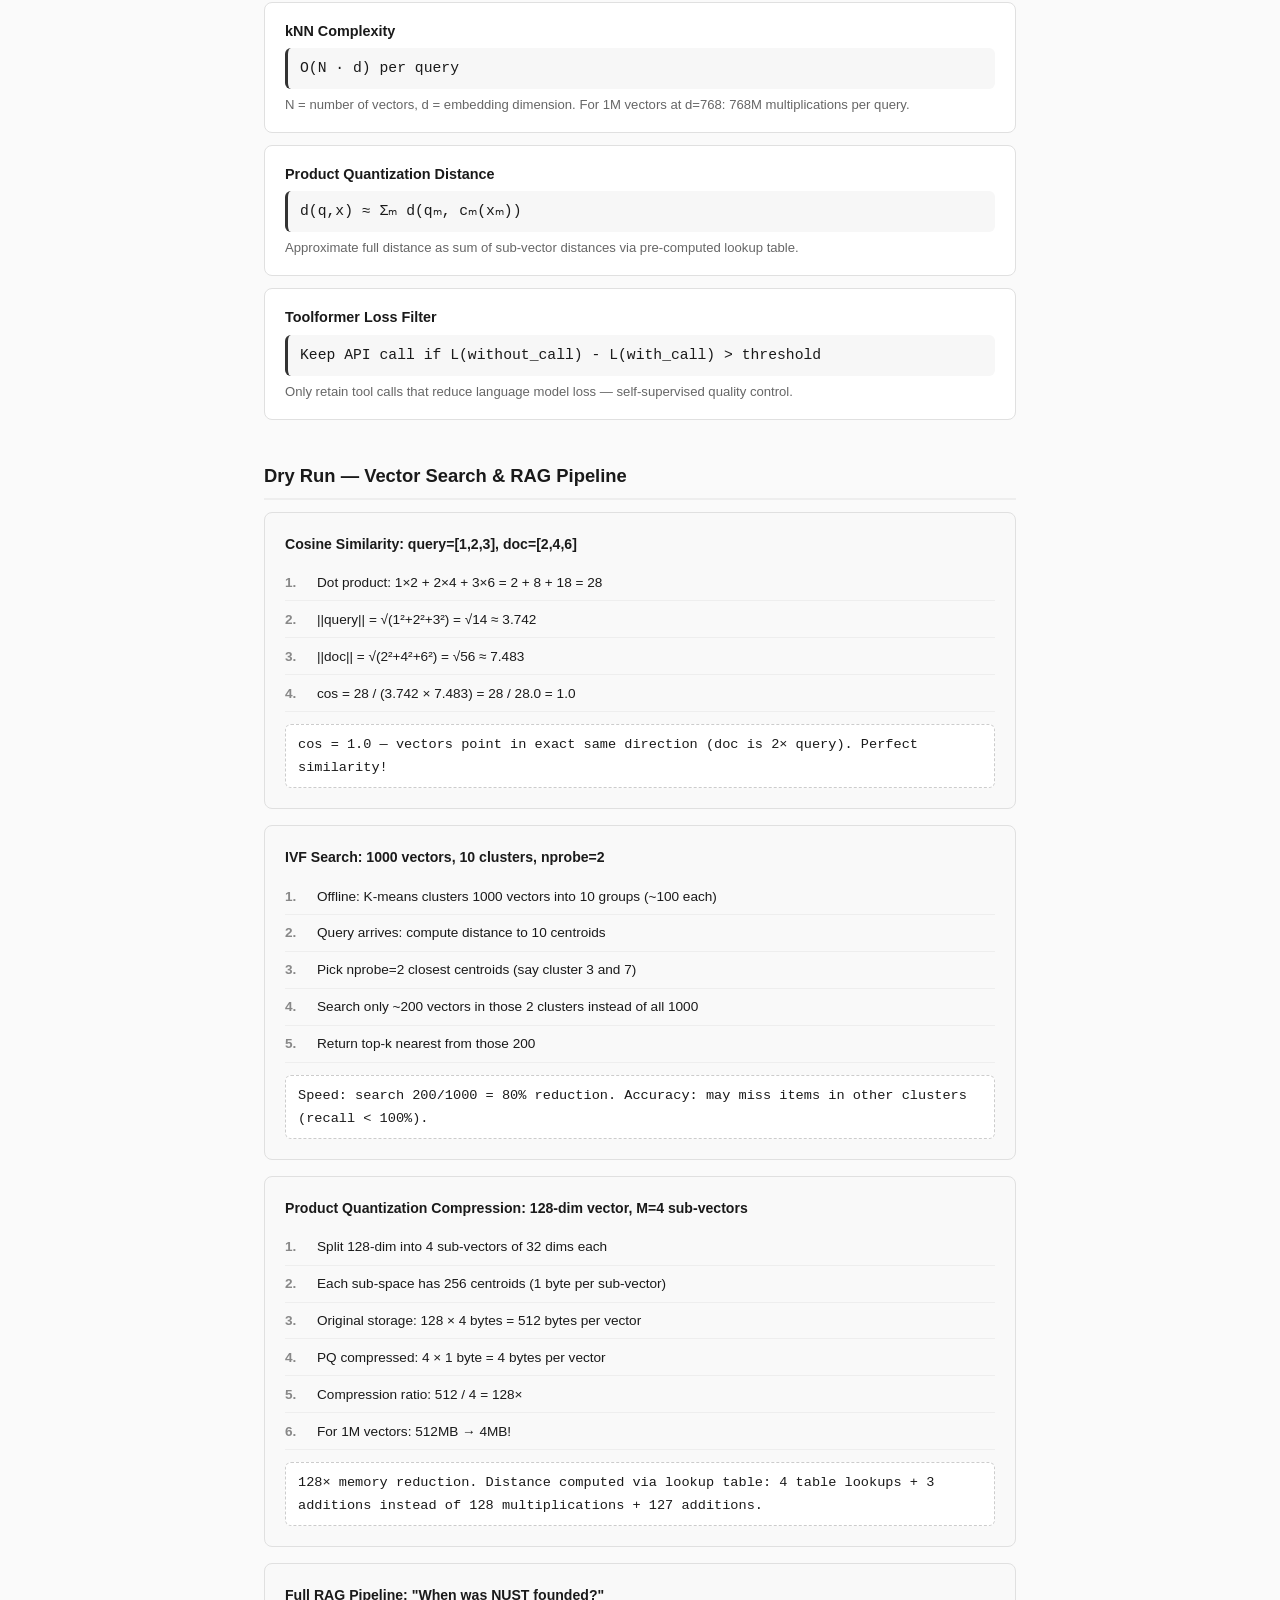
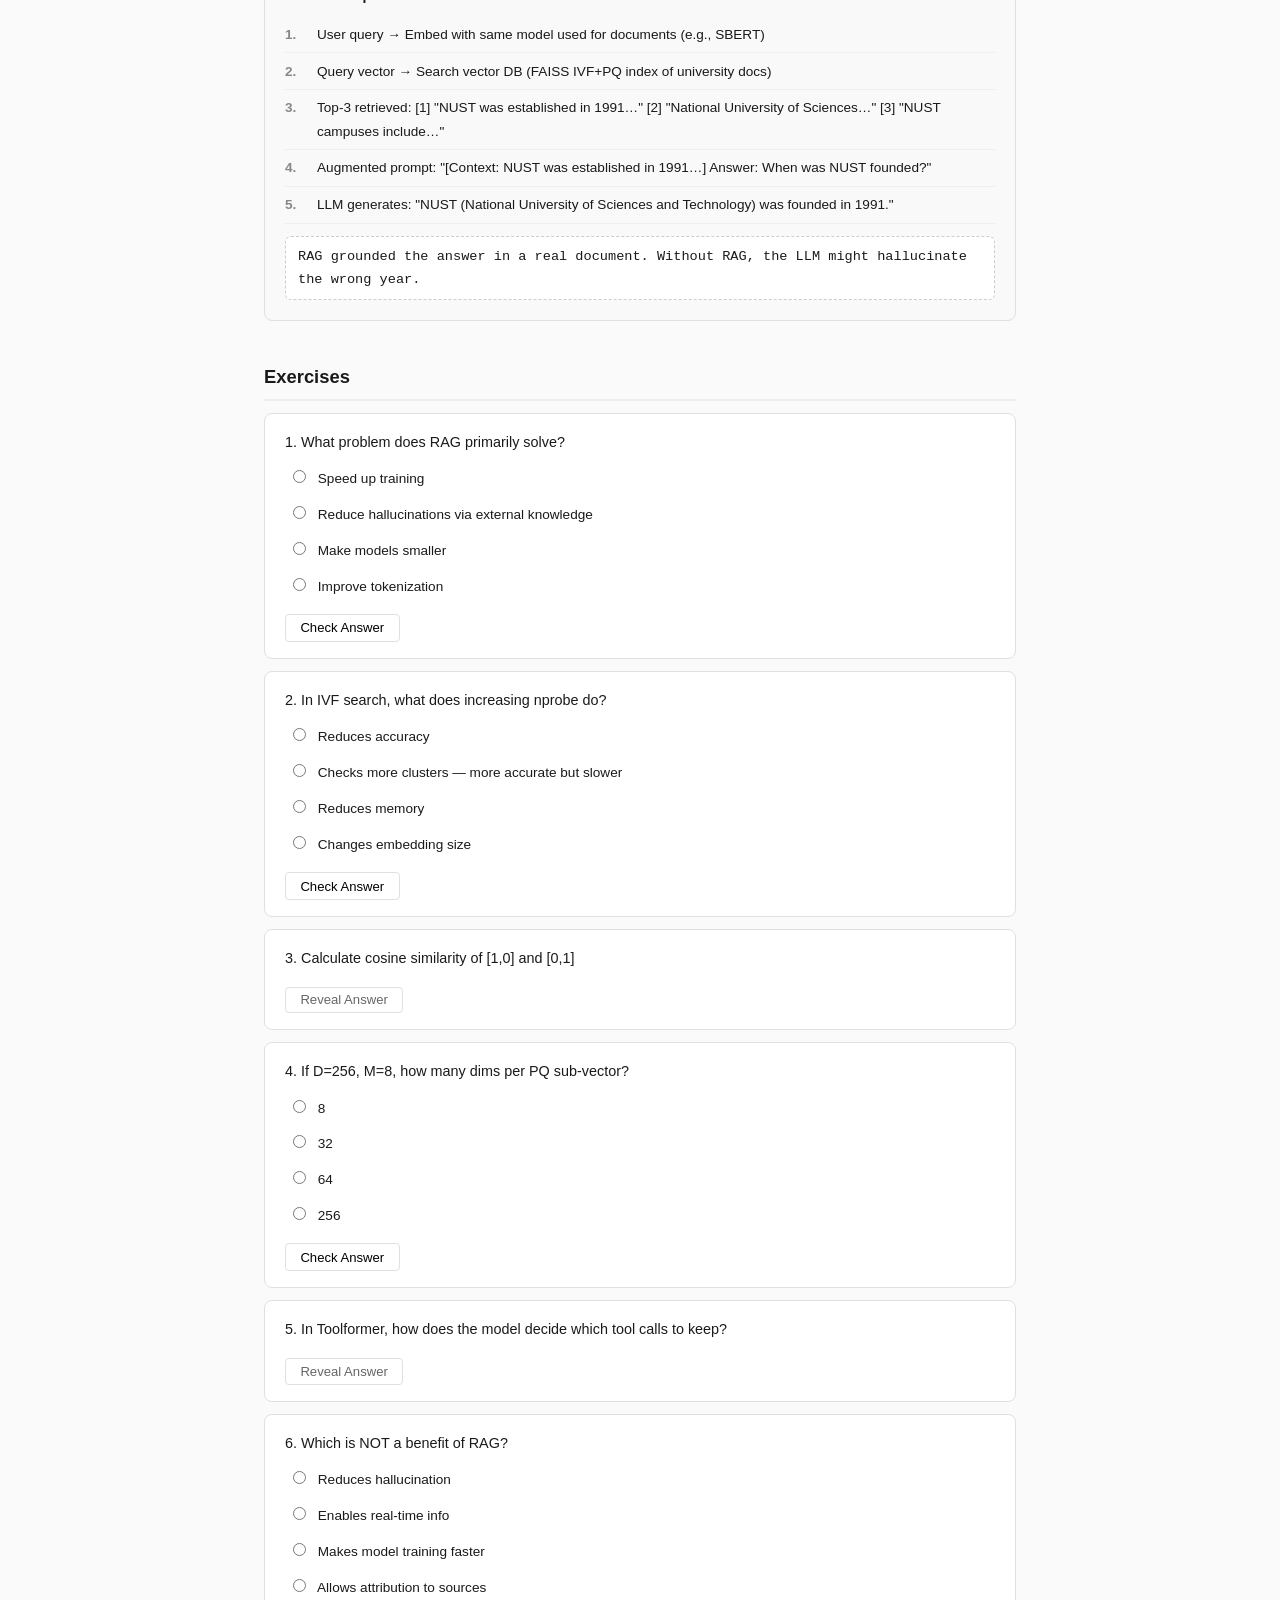
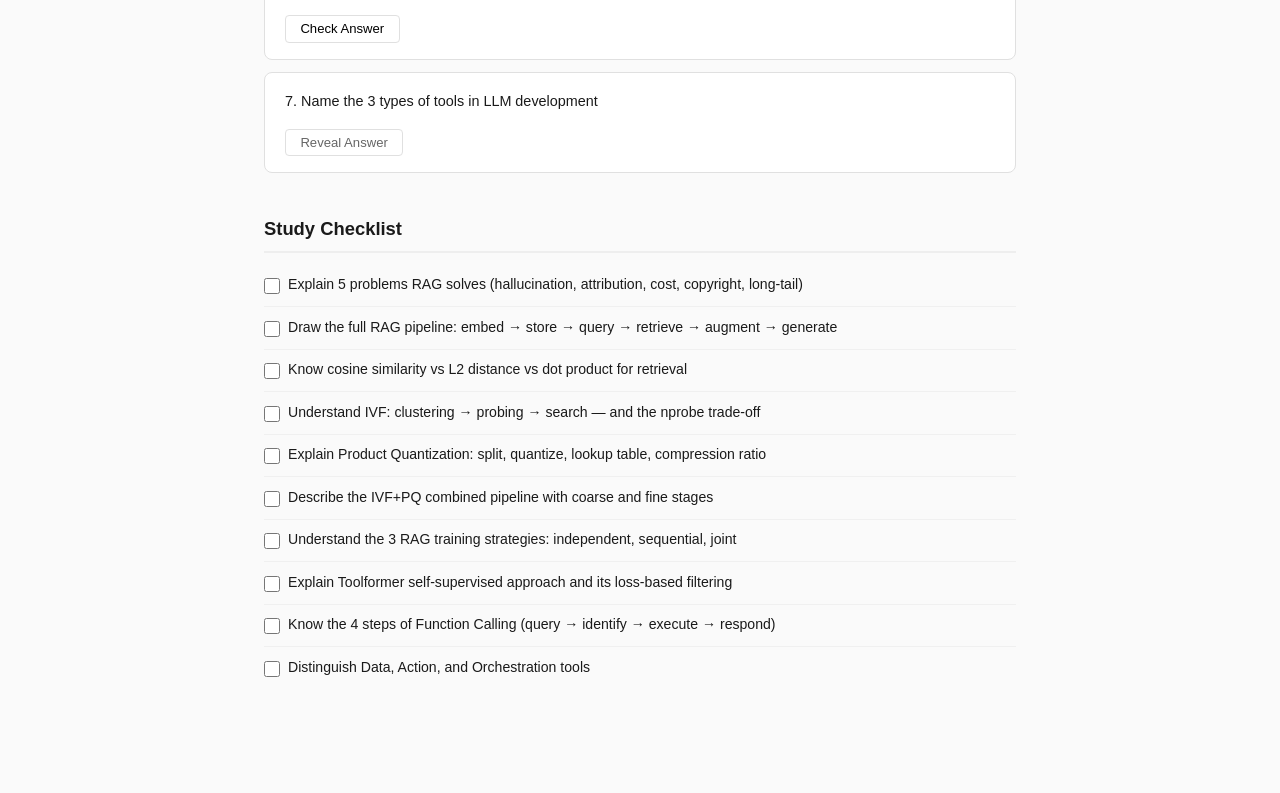
==== commit 825bddfc: "Enhance weeks 3-9 with comprehensive depth, diagrams, and progressive detail" ====
--- a/roadmap/week3.html
+++ b/roadmap/week3.html
@@ -14,59 +14,72 @@
 <div class="lecture-page">
 <div class="breadcrumb"><a href="index.html">Home</a> / Week 3</div>
 <h1>Lectures 03 &amp; 3b — RAG &amp; Tool Augmentation</h1>
-<div class="meta">33 + 22 slides · Toolformer paper (17pp) · Lab 3: RAG Implementation</div>
+<div class="meta">33 + 22 slides · Toolformer paper · Lab 3: RAG Implementation</div>
 
-<div class="lec-section"><h2>Slide Content — L03 RAG</h2><div id="slides1"></div></div>
-<div class="lec-section"><h2>Slide Content — L3b Tool Augmentation</h2><div id="slides2"></div></div>
+<div class="lec-section"><h2>Slide Content — L03 Retrieval Augmented Generation</h2><div id="slides1"></div></div>
+<div class="lec-section"><h2>Slide Content — L3b Tool Augmentation &amp; Function Calling</h2><div id="slides2"></div></div>
+<div class="lec-section"><h2>Architecture &amp; Flow Diagrams</h2><div id="diagrams"></div></div>
 <div class="lec-section"><h2>Key Math &amp; Formulas</h2><div id="math"></div></div>
-<div class="lec-section"><h2>Dry Run — Vector Search</h2><div id="dryrun"></div></div>
+<div class="lec-section"><h2>Dry Run — Vector Search &amp; RAG Pipeline</h2><div id="dryrun"></div></div>
 <div class="lec-section"><h2>Exercises</h2><div id="exercises"></div></div>
 <div class="lec-section"><h2>Study Checklist</h2><div id="checklist"></div></div>
 </div>
 <script src="js/lecture.js"></script>
 <script>
 renderSlides('slides1', [
-  ['LLM Problems: Hallucinations','Models generate plausible but factually wrong information'],
-  ['Problems: Lack of Attribution','No source citations — can\'t verify claims'],
-  ['Problems: Cost of Training','Training on all knowledge is expensive and stale'],
-  ['Problems: Copyright &amp; Privacy','Training data may contain copyrighted/private info'],
-  ['Problems: Long-Tail Info','LLMs struggle with rare/specialized knowledge'],
-  ['RAG Overview','GOAL: Find subset of documents similar to query, feed as context'],
-  ['Retrieval Methods','Traditional databases vs Vector databases for semantic search'],
-  ['Vector Databases','Store vector embeddings for fast retrieval and similarity search'],
-  ['How Vector DBs Work','Use similarity metric (cosine, dot product) to find nearest vectors'],
-  ['Approximate Nearest Neighbor (ANN)','kNN is exact but slow — ANN trades small accuracy for huge speed gains'],
-  ['Quantization','Map continuous space to finite discrete set to reduce memory'],
-  ['Vector Quantization','Map each vector to nearest centroid from codebook'],
-  ['IVF (Inverted File Index)','Clustering-based ANN: search only most relevant clusters'],
-  ['K-Means Complexity','Cluster assignment + centroid update per iteration'],
-  ['Product Quantization (PQ)','Split vector into sub-vectors, quantize each independently'],
-  ['PQ Lookup Tables','Pre-compute distances between query sub-vectors and centroids'],
-  ['IVF + PQ Pipeline','1. Cluster → 2. Quantize → 3. Query → 4. Rank nearest'],
-  ['Training RAGs','Independent training: retriever and LM trained separately'],
-  ['RAG Benefits','Reduces hallucination, enables real-time info, handles copyright'],
-  ['Multi-Modal RAG','Retrieve images, tables, code alongside text'],
-  ['When to Use RAG','Domain-specific, real-time, citation-needed, large knowledge base']
+  {title:'LLM Problems at Inference Time', body:'Large Language Models have no explicit access to their pre-training corpus at inference time. This causes several critical issues:', points:['<strong>Hallucinations:</strong> Models generate plausible but factually wrong information with high confidence','<strong>Lack of Attribution:</strong> No source citations — impossible to verify claims or trace origins','<strong>Cost of Training:</strong> Encoding all world knowledge into model weights is extremely expensive and goes stale quickly','<strong>Copyright &amp; Privacy:</strong> Training data (e.g., Colossal Clean Crawled Corpus) may contain copyrighted/private info','<strong>Long-Tail Information:</strong> LLMs struggle with rare/specialized knowledge — log-linear relationship between model size and QA accuracy'], note:'Dodge et al. (EMNLP 2021) documented significant copyright issues in large web-crawled corpora.'},
+  {title:'Retrieval Augmented Generation (RAG)', body:'RAG addresses LLM limitations by grounding generation in retrieved evidence.', points:['<strong>GOAL:</strong> Identify a small subset of documents in the datastore similar to the query','Combine retrieved context + original query → feed to LLM for generation','The LLM generates an answer grounded in actual documents — not just memorized training data','RAG can be updated in real-time by modifying the document store (no retraining needed)','Reduces hallucination, enables attribution, handles real-time info, respects copyright']},
+  {title:'Traditional vs Vector Databases', body:'Why traditional databases fall short for semantic retrieval:', points:['<strong>Traditional:</strong> Store scalar data in rows/columns, query by exact match (SQL WHERE clauses)','<strong>Problem:</strong> "How to fix a flat tire?" won\'t match a doc titled "Tire Repair Guide" — no semantic understanding','<strong>Solution:</strong> Vector databases store dense embeddings that capture semantic meaning','<strong>Vector DBs:</strong> Store vector embeddings for fast similarity search using cosine/L2 distance','Examples: Pinecone, Weaviate, Qdrant, ChromaDB, FAISS (library)']},
+  {title:'How Vector Databases Work', body:'Vector DBs use Approximate Nearest Neighbor (ANN) algorithms to find similar vectors efficiently.', points:['Use <strong>similarity metrics</strong> (cosine similarity, L2 distance, dot product) to compare vectors','ANN algorithms trade small accuracy loss for massive speed gains','Three main acceleration techniques: <strong>hashing, quantization, graph-based search</strong>','kNN (exact) complexity: O(N·d) per query — too slow for millions of vectors','ANN reduces this to O(√N) or better with index structures']},
+  {title:'Quantization Fundamentals', body:'Quantization = mapping a continuous space to a finite discrete set.', points:['<strong>Pros:</strong> Reduce memory, reduce computation, improve cache efficiency','<strong>Cons:</strong> Introduces quantization error, precision–efficiency trade-off','<strong>Vector Quantization:</strong> Map each vector to its nearest centroid using k-means clustering','All centroids stored as a global codebook; each vector stored as just an index','Codebook size grows exponentially with vector dimensionality'], note:'K-means is the backbone of almost all approximate nearest neighbor techniques.'},
+  {title:'IVF (Inverted File Index) Method', body:'A clustering-based ANN method that searches only in the most relevant clusters:', points:['<strong>Offline:</strong> Run k-means to get m centroids, assign each vector to nearest centroid','<strong>Storage:</strong> Inverted lists — centroids + lists of vector IDs per centroid','<strong>Query time:</strong> 1) Compute distance to all m centroids, 2) Select top c clusters (nprobe), 3) Search only vectors in those clusters, 4) Return top-K','Speed gain: search only c/m fraction of vectors — e.g., 2/100 = only 2% of database','Trade-off: higher nprobe → better recall but slower search']},
+  {title:'Product Quantization (PQ)', body:'PQ compresses vectors by splitting them into sub-vectors and quantizing each independently:', points:['Split D-dimensional vector into M sub-vectors of D/M dimensions each','Each sub-space has its own codebook of K centroids (typically K=256)','<strong>Storage:</strong> M bytes per vector instead of D×4 bytes — massive compression','<strong>Distance computation:</strong> Build lookup tables from query sub-vectors to centroids','<strong>IVF + PQ pipeline:</strong> Cluster → Quantize → Query → Coarse search → PQ re-rank → Exact re-rank top R']},
+  {title:'Training RAGs', body:'How to train the retriever and generator components of a RAG system:', points:['<strong>Independent training:</strong> Retriever and LM trained separately — simplest approach','Use off-the-shelf models (no extra training), each part improved independently','Sparse retrievers: TF-IDF, BM25; Dense retrievers: DPR, Pinecone','<strong>Sequential training:</strong> Train retriever first, then fine-tune LM with retrieval','<strong>Joint training:</strong> End-to-end with asynchronous index updates (most complex)'], note:'Independent training is most common in practice — joint training is expensive and complex.'},
+  {title:'RAG Benefits &amp; Applications', body:'Why and when to use RAG:', points:['<strong>Reduces hallucination</strong> by grounding answers in retrieved evidence','<strong>Enables real-time info</strong> without retraining (just update document store)','<strong>Handles copyright/privacy</strong> by controlling what documents are in the store','<strong>Multi-Modal RAG:</strong> Retrieve images, tables, code alongside text','<strong>Use RAG when:</strong> domain-specific QA, real-time info needed, citation required, large knowledge base']}
 ]);
 
 renderSlides('slides2', [
-  ['Tool Augmentation Motivation','LLMs can\'t access real-time data, do math, or call APIs natively'],
-  ['Toolformer (Schick et al. 2023)','LLMs teach themselves to use tools — self-supervised approach'],
-  ['Toolformer Pipeline','1. Sample API calls → 2. Execute → 3. Filter useful ones → 4. Fine-tune'],
-  ['Function Calling Overview','User query → LLM identifies function + args → App executes → LLM uses result'],
-  ['FC Step 1','User: "What is my fee payment status?"'],
-  ['FC Step 2','Model outputs: tool_calls=[FunctionCall(name="payment_status", args={"id":"T1001"})]'],
-  ['FC Step 3','App executes function, returns {"status":"Paid"}'],
-  ['FC Step 4','Model generates: "Your fee payment T1001 has been paid."'],
-  ['Tool Definitions','Tools = standardized, reusable, well-documented function interfaces']
+  {title:'Tool Augmentation Motivation', body:'LLMs have fundamental limitations that tools can address:', points:['Cannot access up-to-date information on recent events','Cannot perform precise mathematical calculations','Cannot interact with external APIs, databases, or services','<strong>Toolformer</strong> (Schick et al., 2023): LLMs teach themselves to use tools via self-supervised learning'], note:'Toolformer was a landmark paper showing LLMs can autonomously learn when and how to use external tools.'},
+  {title:'Toolformer Pipeline', body:'How Toolformer autonomously learns tool use:', points:['<strong>Step 1:</strong> Sample potential API calls at various positions in training text','<strong>Step 2:</strong> Execute each sampled API call to get results','<strong>Step 3:</strong> Filter — keep only calls where language model loss decreases: L(without) - L(with) > threshold','<strong>Step 4:</strong> Fine-tune the model on text with successful API calls inserted','The model learns <em>which</em> APIs to call, <em>when</em> to call them, <em>what arguments</em> to pass, and <em>how to use</em> results']},
+  {title:'Function Calling — 4-Step Process', body:'How modern LLMs use function calling at inference time:', points:['<strong>Step 1:</strong> User enters query: "What is the status of my fee payment?"','<strong>Step 2:</strong> Model identifies function + arguments: tool_calls=[FunctionCall(name="payment_status", args={"transaction_id":"T1001"})]','<strong>Step 3:</strong> Application executes the function, returns result: {"status":"Paid"}','<strong>Step 4:</strong> Model incorporates result into natural language response: "Your fee payment T1001 has been paid."']},
+  {title:'Tool Types in Development', body:'Tools extend LLM capabilities by accessing external resources:', points:['<strong>Data tools:</strong> Retrieve necessary information (query databases, search web, read files)','<strong>Action tools:</strong> Perform operations (update records, send messages, trigger workflows)','<strong>Orchestration tools:</strong> Coordinate or delegate tasks to other agents/LLMs','Tools should have <strong>standardized, reusable, well-documented definitions</strong> to enable flexibility and prevent redundancy']}
+]);
+
+renderDiagrams('diagrams', [
+  {
+    title: 'RAG Pipeline — End to End',
+    type: 'flow',
+    steps: ['User Query', 'Embed Query', 'Vector DB Search', 'Top-K Documents', 'Augment Prompt', 'LLM Generate', 'Response'],
+    caption: 'The complete RAG flow: query is embedded, similar documents retrieved from vector DB, concatenated with query as context, then LLM generates a grounded response.'
+  },
+  {
+    title: 'IVF + PQ Search Pipeline',
+    type: 'flow',
+    steps: ['Query Embedding', 'Coarse Search (IVF centroids)', 'Select Top-c Clusters', 'PQ Lookup Tables', 'Approximate Ranking', 'Exact Re-rank Top-R', 'Return Top-K'],
+    caption: 'Two-stage retrieval: IVF narrows candidates by cluster, PQ provides fast approximate distance, then exact re-ranking on the short list.'
+  },
+  {
+    title: 'Function Calling Flow',
+    type: 'flow',
+    steps: ['User Query + Tool Defs', 'LLM Identifies Function', 'App Executes Function', 'Results → LLM', 'Natural Language Response'],
+    caption: 'The LLM never executes functions itself — the application mediates execution and feeds results back.'
+  },
+  {
+    title: 'Vector Database vs Traditional Database',
+    type: 'compare',
+    left: {heading:'Traditional DB (SQL)', points:['Scalar data in rows/columns','Exact match queries (WHERE x=y)','No semantic understanding','Fast for structured lookups','Cannot handle "similar meaning"']},
+    right: {heading:'Vector Database', points:['Dense embeddings (768+ dims)','Similarity search (cosine, L2)','Captures semantic meaning','Optimized for ANN search','Handles "what is similar to X?"']}
+  }
 ]);
 
 renderMath('math', [
-  {name:'Cosine Similarity', formula:'cos(q, d) = (q · d) / (||q|| · ||d||)', desc:'Measures angle between query and document embeddings — used for retrieval'},
-  {name:'L2 / Euclidean Distance', formula:'d(a,b) = √(Σ (aᵢ - bᵢ)²)', desc:'Straight-line distance in embedding space — smaller = more similar'},
-  {name:'K-Means Objective', formula:'J = Σₖ Σᵢ∈Cₖ ||xᵢ - μₖ||²', desc:'Minimize sum of squared distances from points to their cluster centroid μₖ'},
-  {name:'Product Quantization', formula:'d(q,x) ≈ Σₘ d(qₘ, cₘ(xₘ))', desc:'Approximate full distance as sum of sub-vector distances via lookup table'},
-  {name:'Toolformer Loss Filter', formula:'Keep API call if L(without_call) - L(with_call) > threshold', desc:'Only retain tool calls that reduce language model loss'}
+  {name:'Cosine Similarity', formula:'cos(q, d) = (q · d) / (||q|| · ||d||)', desc:'Measures angle between query and document embeddings — used for retrieval. Range: [-1, 1], where 1 = identical direction.'},
+  {name:'L2 / Euclidean Distance', formula:'d(a,b) = √(Σ (aᵢ - bᵢ)²)', desc:'Straight-line distance in embedding space — smaller = more similar. Unlike cosine, sensitive to vector magnitude.'},
+  {name:'Dot Product Similarity', formula:'sim(q, d) = q · d = Σ qᵢ · dᵢ', desc:'Unnormalized similarity — faster than cosine but conflates magnitude with direction.'},
+  {name:'K-Means Objective', formula:'J = Σₖ Σᵢ∈Cₖ ||xᵢ - μₖ||²', desc:'Minimize sum of squared distances from each point to its assigned cluster centroid μₖ.'},
+  {name:'kNN Complexity', formula:'O(N · d) per query', desc:'N = number of vectors, d = embedding dimension. For 1M vectors at d=768: 768M multiplications per query.'},
+  {name:'Product Quantization Distance', formula:'d(q,x) ≈ Σₘ d(qₘ, cₘ(xₘ))', desc:'Approximate full distance as sum of sub-vector distances via pre-computed lookup table.'},
+  {name:'Toolformer Loss Filter', formula:'Keep API call if L(without_call) - L(with_call) > threshold', desc:'Only retain tool calls that reduce language model loss — self-supervised quality control.'}
 ]);
 
 renderDryRun('dryrun', [
@@ -74,8 +87,8 @@
     title: 'Cosine Similarity: query=[1,2,3], doc=[2,4,6]',
     steps: [
       'Dot product: 1×2 + 2×4 + 3×6 = 2 + 8 + 18 = 28',
-      '||query|| = √(1+4+9) = √14 ≈ 3.742',
-      '||doc|| = √(4+16+36) = √56 ≈ 7.483',
+      '||query|| = √(1²+2²+3²) = √14 ≈ 3.742',
+      '||doc|| = √(2²+4²+6²) = √56 ≈ 7.483',
       'cos = 28 / (3.742 × 7.483) = 28 / 28.0 = 1.0'
     ],
     result: 'cos = 1.0 — vectors point in exact same direction (doc is 2× query). Perfect similarity!'
@@ -89,37 +102,54 @@
       'Search only ~200 vectors in those 2 clusters instead of all 1000',
       'Return top-k nearest from those 200'
     ],
-    result: 'Speed: search 200/1000 = 80% reduction. Accuracy: may miss items in other clusters.'
+    result: 'Speed: search 200/1000 = 80% reduction. Accuracy: may miss items in other clusters (recall < 100%).'
   },
   {
-    title: 'Product Quantization: 128-dim vector, M=4 sub-vectors',
+    title: 'Product Quantization Compression: 128-dim vector, M=4 sub-vectors',
     steps: [
       'Split 128-dim into 4 sub-vectors of 32 dims each',
       'Each sub-space has 256 centroids (1 byte per sub-vector)',
-      'Original: 128 × 4 bytes = 512 bytes per vector',
+      'Original storage: 128 × 4 bytes = 512 bytes per vector',
       'PQ compressed: 4 × 1 byte = 4 bytes per vector',
-      'Compression ratio: 512/4 = 128×'
+      'Compression ratio: 512 / 4 = 128×',
+      'For 1M vectors: 512MB → 4MB!'
     ],
-    result: '128× memory reduction with lookup-table based distance computation'
+    result: '128× memory reduction. Distance computed via lookup table: 4 table lookups + 3 additions instead of 128 multiplications + 127 additions.'
+  },
+  {
+    title: 'Full RAG Pipeline: "When was NUST founded?"',
+    steps: [
+      'User query → Embed with same model used for documents (e.g., SBERT)',
+      'Query vector → Search vector DB (FAISS IVF+PQ index of university docs)',
+      'Top-3 retrieved: [1] "NUST was established in 1991…" [2] "National University of Sciences…" [3] "NUST campuses include…"',
+      'Augmented prompt: "[Context: NUST was established in 1991…] Answer: When was NUST founded?"',
+      'LLM generates: "NUST (National University of Sciences and Technology) was founded in 1991."'
+    ],
+    result: 'RAG grounded the answer in a real document. Without RAG, the LLM might hallucinate the wrong year.'
   }
 ]);
 
 renderExercises('exercises', [
-  {q:'What problem does RAG primarily solve?', options:['Speed up training','Reduce hallucinations via external knowledge','Make models smaller','Improve tokenization'], correct:1, explanation:'RAG grounds LLM responses in retrieved documents.'},
+  {q:'What problem does RAG primarily solve?', options:['Speed up training','Reduce hallucinations via external knowledge','Make models smaller','Improve tokenization'], correct:1, explanation:'RAG grounds LLM responses in retrieved documents, reducing factual errors.'},
   {q:'In IVF search, what does increasing nprobe do?', options:['Reduces accuracy','Checks more clusters — more accurate but slower','Reduces memory','Changes embedding size'], correct:1, explanation:'Higher nprobe = more clusters searched = better recall but slower.'},
-  {q:'Calculate cosine similarity of [1,0] and [0,1]', answer:'Dot product = 0. ||[1,0]|| = 1, ||[0,1]|| = 1. cos = 0/1 = 0. Orthogonal vectors — no similarity.'},
-  {q:'Product Quantization splits a D-dimensional vector into M sub-vectors. If D=256, M=8, how many dims per sub-vector?', options:['8','32','64','256'], correct:1, explanation:'256/8 = 32 dimensions per sub-vector'},
-  {q:'In Toolformer, how does the model decide which tool calls to keep?', answer:'It compares language model loss with and without the tool call. If loss decreases by more than a threshold, the call is kept — meaning the tool actually helped generate better text.'}
+  {q:'Calculate cosine similarity of [1,0] and [0,1]', answer:'Dot product = 1×0 + 0×1 = 0. ||[1,0]|| = 1, ||[0,1]|| = 1. cos = 0/(1×1) = 0. Orthogonal vectors — completely unrelated.'},
+  {q:'If D=256, M=8, how many dims per PQ sub-vector?', options:['8','32','64','256'], correct:1, explanation:'256/8 = 32 dimensions per sub-vector.'},
+  {q:'In Toolformer, how does the model decide which tool calls to keep?', answer:'It compares language model loss with and without the tool call. If loss decreases by more than a threshold, the call is kept — the tool genuinely helped.'},
+  {q:'Which is NOT a benefit of RAG?', options:['Reduces hallucination','Enables real-time info','Makes model training faster','Allows attribution to sources'], correct:2, explanation:'RAG does not speed up training — it adds retrieval overhead at inference time. Its benefits are in output quality and groundedness.'},
+  {q:'Name the 3 types of tools in LLM development', answer:'1) Data tools: retrieve information (search, database queries). 2) Action tools: perform operations (update records, send messages). 3) Orchestration tools: coordinate tasks between agents/LLMs.'}
 ]);
 
 renderChecklist('checklist', [
   'Explain 5 problems RAG solves (hallucination, attribution, cost, copyright, long-tail)',
-  'Know cosine similarity vs L2 distance for retrieval',
-  'Understand IVF: clustering → probing → search',
-  'Explain Product Quantization: split, quantize, lookup table',
-  'Describe the full RAG pipeline: embed → store → query → retrieve → generate',
-  'Understand Toolformer self-supervised approach',
-  'Know the 4 steps of Function Calling'
+  'Draw the full RAG pipeline: embed → store → query → retrieve → augment → generate',
+  'Know cosine similarity vs L2 distance vs dot product for retrieval',
+  'Understand IVF: clustering → probing → search — and the nprobe trade-off',
+  'Explain Product Quantization: split, quantize, lookup table, compression ratio',
+  'Describe the IVF+PQ combined pipeline with coarse and fine stages',
+  'Understand the 3 RAG training strategies: independent, sequential, joint',
+  'Explain Toolformer self-supervised approach and its loss-based filtering',
+  'Know the 4 steps of Function Calling (query → identify → execute → respond)',
+  'Distinguish Data, Action, and Orchestration tools'
 ], 'w3');
 </script>
 </body></html>
--- a/roadmap/css/style.css
+++ b/roadmap/css/style.css
@@ -123,4 +123,49 @@
   .lecture-page{padding:1.5rem 1rem 3rem}
   .week-grid{grid-template-columns:1fr}
   .topbar{padding:.5rem 1rem}
+  .flow-diagram{flex-direction:column}
+  .compare-diagram{flex-direction:column}
+  .compare-vs{margin:.5rem 0}
+  .diagram-grid{grid-template-columns:1fr 1fr}
 }
+
+/* ─── DIAGRAM CARDS ─── */
+.diagram-card{background:#fff;border:1px solid var(--border);border-radius:var(--radius);padding:1.25rem;margin-bottom:1rem;overflow-x:auto}
+.diagram-title{font-size:.95rem;font-weight:700;margin-bottom:.75rem;padding-bottom:.35rem;border-bottom:2px solid #eee}
+.diagram-caption{font-size:.82rem;color:var(--muted);margin-top:.75rem;font-style:italic}
+
+/* flow diagram */
+.flow-diagram{display:flex;align-items:center;gap:.35rem;flex-wrap:wrap;justify-content:center;padding:.5rem 0}
+.flow-diagram.vertical{flex-direction:column}
+.flow-node{background:#f5f5f5;border:1px solid #d0d0d0;border-radius:6px;padding:.45rem .85rem;font-size:.82rem;font-weight:500;text-align:center;min-width:80px;transition:all .15s}
+.flow-node:hover{background:#e8e8e8;border-color:#999}
+.flow-arrow{font-size:1.1rem;color:#999;font-weight:700;flex-shrink:0}
+.flow-arrow.vertical{font-size:1rem}
+
+/* architecture diagram */
+.arch-diagram{display:flex;flex-direction:column;align-items:center;gap:.25rem;padding:.5rem 0}
+.arch-layer{display:flex;align-items:center;gap:.75rem;background:#f8f8f8;border:1px solid #d0d0d0;border-radius:6px;padding:.5rem 1rem;min-width:320px;justify-content:space-between;transition:all .15s}
+.arch-layer:hover{background:#eee;border-color:#999}
+.arch-label{font-size:.78rem;font-weight:700;color:var(--muted);text-transform:uppercase;letter-spacing:.04em;min-width:100px}
+.arch-content{font-size:.85rem;text-align:right;flex:1}
+.arch-arrow{font-size:.9rem;color:#bbb}
+
+/* compare diagram */
+.compare-diagram{display:flex;gap:1rem;align-items:flex-start}
+.compare-col{flex:1;background:#f8f8f8;border:1px solid var(--border);border-radius:var(--radius);padding:1rem}
+.compare-col h5{font-size:.88rem;font-weight:700;margin-bottom:.5rem;padding-bottom:.3rem;border-bottom:1px solid #ddd}
+.compare-col ul{margin:0;padding-left:1.25rem;font-size:.83rem;line-height:1.7}
+.compare-vs{font-size:.85rem;font-weight:700;color:#bbb;align-self:center;padding:.5rem 0}
+
+/* table diagram */
+.diagram-table-wrap{overflow-x:auto}
+.diagram-table{width:100%;border-collapse:collapse;font-size:.83rem}
+.diagram-table th{background:#f5f5f5;font-weight:600;padding:.5rem .75rem;border:1px solid var(--border);text-align:left}
+.diagram-table td{padding:.45rem .75rem;border:1px solid var(--border)}
+.diagram-table tr:hover td{background:#fafafa}
+
+/* grid diagram */
+.diagram-grid{display:grid;grid-template-columns:repeat(auto-fill,minmax(140px,1fr));gap:.5rem}
+.grid-cell{background:#f8f8f8;border:1px solid var(--border);border-radius:6px;padding:.6rem .75rem;text-align:center}
+.grid-cell strong{display:block;font-size:.78rem;color:var(--muted);margin-bottom:.2rem}
+.grid-cell span{font-size:.88rem;font-weight:600}
